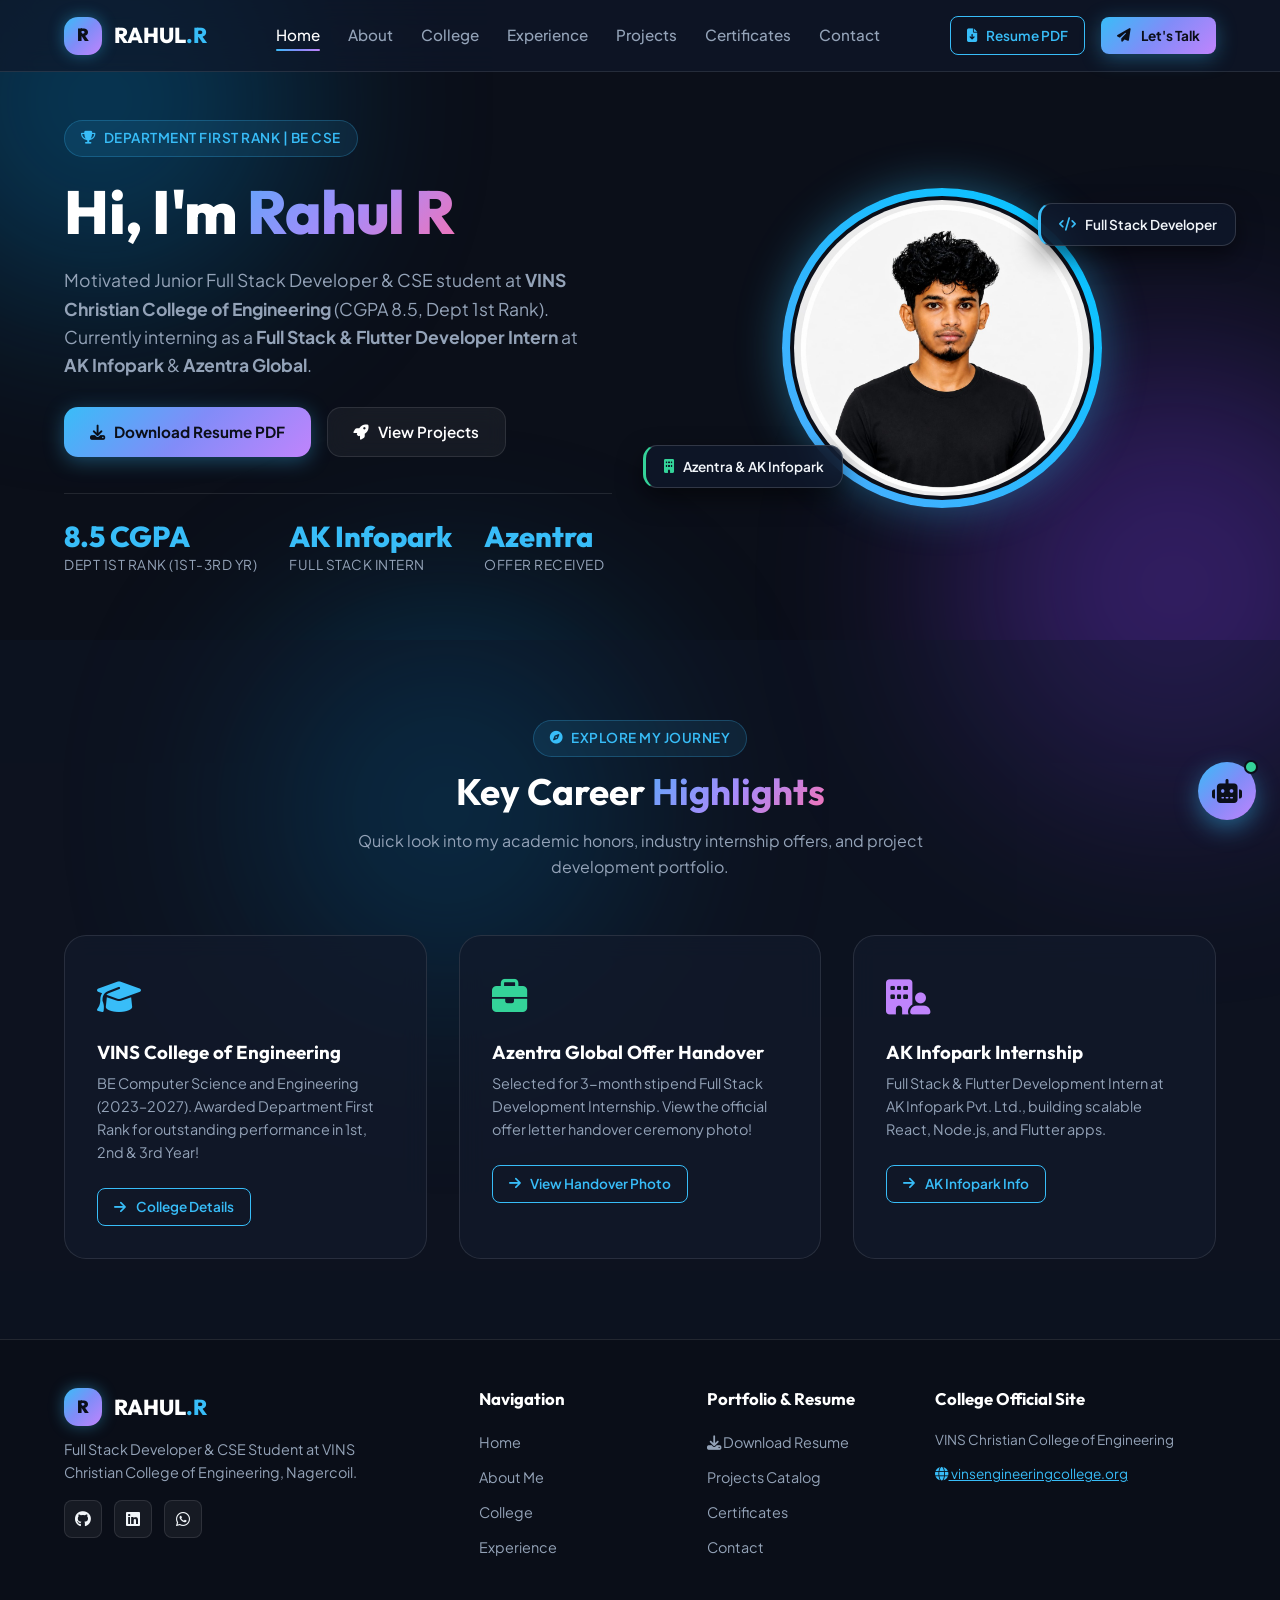
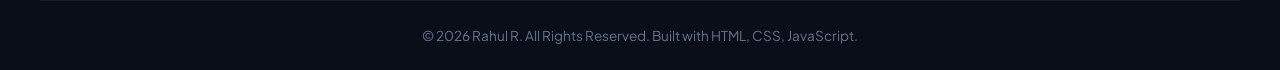
==== index.html @ 3ef0541c "Initial commit" ====
<!DOCTYPE html>
<html lang="en">
<head>
  <meta charset="UTF-8">
  <meta name="viewport" content="width=device-width, initial-scale=1.0">
  <title>Rahul R | Full Stack Developer & CSE Student</title>
  <meta name="description" content="Personal Portfolio of Rahul R - Full Stack & Flutter Developer, CSE Student at VINS Christian College of Engineering (Dept 1st Rank), Intern at AK Infopark & Azentra Global.">

  <!-- Google Fonts & Font Awesome Icons -->
  <link rel="stylesheet" href="https://cdnjs.cloudflare.com/ajax/libs/font-awesome/6.4.0/css/all.min.css">
  <link rel="stylesheet" href="assets/css/style.css">
  <link rel="stylesheet" href="assets/css/responsive.css">
  <link rel="stylesheet" href="assets/css/chatbot.css">
</head>
<body>

  <!-- Ambient Glowing Background Orbs -->
  <div class="bg-orb orb-1"></div>
  <div class="bg-orb orb-2"></div>
  <div class="bg-orb orb-3"></div>

  <!-- Header Navigation Bar -->
  <header class="navbar">
    <div class="container nav-container">
      <a href="index.html" class="brand-logo">
        <div class="logo-badge">R</div>
        <span>RAHUL<span style="color:var(--primary);">.R</span></span>
      </a>

      <ul class="nav-links">
        <li><a href="index.html" class="nav-link active">Home</a></li>
        <li><a href="about.html" class="nav-link">About</a></li>
        <li><a href="education.html" class="nav-link">College</a></li>
        <li><a href="experience.html" class="nav-link">Experience</a></li>
        <li><a href="projects.html" class="nav-link">Projects</a></li>
        <li><a href="certificates.html" class="nav-link">Certificates</a></li>
        <li><a href="contact.html" class="nav-link">Contact</a></li>
      </ul>

      <div class="nav-cta">
        <a href="assets/docs/Rahul_R_Resume.pdf" download class="btn btn-outline-primary btn-sm"><i class="fas fa-file-arrow-down"></i> Resume PDF</a>
        <a href="contact.html" class="btn btn-primary btn-sm"><i class="fas fa-paper-plane"></i> Let's Talk</a>
        <button class="mobile-toggle" aria-label="Toggle Navigation"><i class="fas fa-bars"></i></button>
      </div>
    </div>
  </header>

  <!-- Mobile Bottom Navigation Dock (Android Optimized) -->
  <div class="mobile-bottom-nav">
    <a href="index.html" class="bottom-nav-item active"><i class="fas fa-house"></i><span>Home</span></a>
    <a href="education.html" class="bottom-nav-item"><i class="fas fa-graduation-cap"></i><span>College</span></a>
    <a href="experience.html" class="bottom-nav-item"><i class="fas fa-briefcase"></i><span>Experience</span></a>
    <a href="projects.html" class="bottom-nav-item"><i class="fas fa-code"></i><span>Projects</span></a>
    <a href="contact.html" class="bottom-nav-item"><i class="fas fa-envelope"></i><span>Contact</span></a>
  </div>

  <!-- Hero Section -->
  <section class="hero-section">
    <div class="container hero-grid">
      <div class="hero-content">
        <div class="badge"><i class="fas fa-trophy"></i> Department First Rank | BE CSE</div>
        <h1 class="hero-title">Hi, I'm <span class="text-gradient">Rahul R</span></h1>
        <p class="hero-subtitle">
          Motivated Junior Full Stack Developer & CSE student at <strong>VINS Christian College of Engineering</strong> (CGPA 8.5, Dept 1st Rank). Currently interning as a <strong>Full Stack & Flutter Developer Intern</strong> at <strong>AK Infopark</strong> & <strong>Azentra Global</strong>.
        </p>

        <div class="hero-actions">
          <a href="assets/docs/Rahul_R_Resume.pdf" download class="btn btn-primary"><i class="fas fa-download"></i> Download Resume PDF</a>
          <a href="projects.html" class="btn btn-secondary"><i class="fas fa-rocket"></i> View Projects</a>
        </div>

        <div class="hero-stats">
          <div class="stat-item">
            <h3>8.5 CGPA</h3>
            <p>Dept 1st Rank (1st-3rd Yr)</p>
          </div>
          <div class="stat-item">
            <h3>AK Infopark</h3>
            <p>Full Stack Intern</p>
          </div>
          <div class="stat-item">
            <h3>Azentra</h3>
            <p>Offer Received</p>
          </div>
        </div>
      </div>

      <!-- Animated Profile Picture (Balanced, Professional Size, Glowing Gradient Border) -->
      <div class="hero-avatar-wrapper">
        <div class="avatar-container">
          <div class="avatar-img-inner">
            <img src="assets/images/profile.jpg" alt="Rahul R - Profile Photo" id="heroProfileImg">
          </div>
        </div>
        <div class="avatar-floating-badge badge-top-right">
          <i class="fas fa-code" style="color:var(--primary);"></i> Full Stack Developer
        </div>
        <div class="avatar-floating-badge badge-bottom-left">
          <i class="fas fa-building" style="color:var(--success);"></i> Azentra & AK Infopark
        </div>
      </div>
    </div>
  </section>

  <!-- Quick Highlights Section -->
  <section class="section" style="background: rgba(15, 23, 42, 0.4);">
    <div class="container">
      <div class="section-header">
        <div class="badge"><i class="fas fa-compass"></i> Explore My Journey</div>
        <h2 class="section-title">Key Career <span class="text-gradient">Highlights</span></h2>
        <p class="section-desc">Quick look into my academic honors, industry internship offers, and project development portfolio.</p>
      </div>

      <div class="grid-3">
        <div class="glass-card">
          <div style="font-size:2.2rem; color:var(--primary); margin-bottom:1rem;"><i class="fas fa-graduation-cap"></i></div>
          <h3>VINS College of Engineering</h3>
          <p style="color:var(--text-muted); font-size:0.9rem; margin-top:0.5rem; margin-bottom:1.5rem;">
            BE Computer Science and Engineering (2023–2027). Awarded Department First Rank for outstanding performance in 1st, 2nd & 3rd Year!
          </p>
          <a href="education.html" class="btn btn-outline-primary btn-sm"><i class="fas fa-arrow-right"></i> College Details</a>
        </div>

        <div class="glass-card">
          <div style="font-size:2.2rem; color:var(--success); margin-bottom:1rem;"><i class="fas fa-briefcase"></i></div>
          <h3>Azentra Global Offer Handover</h3>
          <p style="color:var(--text-muted); font-size:0.9rem; margin-top:0.5rem; margin-bottom:1.5rem;">
            Selected for 3-month stipend Full Stack Development Internship. View the official offer letter handover ceremony photo!
          </p>
          <a href="experience.html" class="btn btn-outline-primary btn-sm"><i class="fas fa-arrow-right"></i> View Handover Photo</a>
        </div>

        <div class="glass-card">
          <div style="font-size:2.2rem; color:var(--accent); margin-bottom:1rem;"><i class="fas fa-building-user"></i></div>
          <h3>AK Infopark Internship</h3>
          <p style="color:var(--text-muted); font-size:0.9rem; margin-top:0.5rem; margin-bottom:1.5rem;">
            Full Stack & Flutter Development Intern at AK Infopark Pvt. Ltd., building scalable React, Node.js, and Flutter apps.
          </p>
          <a href="experience.html" class="btn btn-outline-primary btn-sm"><i class="fas fa-arrow-right"></i> AK Infopark Info</a>
        </div>
      </div>
    </div>
  </section>

  <!-- Image Modal Container -->
  <div class="modal-backdrop" id="imageModal">
    <div class="modal-content">
      <button class="modal-close" aria-label="Close Lightbox"><i class="fas fa-xmark"></i></button>
      <img id="modalImage" src="" alt="Modal View">
    </div>
  </div>

  <!-- Footer -->
  <footer class="footer">
    <div class="container footer-grid">
      <div class="footer-brand">
        <a href="index.html" class="brand-logo">
          <div class="logo-badge">R</div>
          <span>RAHUL<span style="color:var(--primary);">.R</span></span>
        </a>
        <p>Full Stack Developer & CSE Student at VINS Christian College of Engineering, Nagercoil.</p>
        <div class="social-links">
          <a href="https://github.com/ragulravi2405-coder" target="_blank" class="social-icon" aria-label="GitHub"><i class="fab fa-github"></i></a>
          <a href="https://linkedin.com" target="_blank" class="social-icon" aria-label="LinkedIn"><i class="fab fa-linkedin"></i></a>
          <a href="https://wa.me/919514701296" target="_blank" class="social-icon" aria-label="WhatsApp"><i class="fab fa-whatsapp"></i></a>
        </div>
      </div>

      <div>
        <h4 class="footer-title">Navigation</h4>
        <ul class="footer-links">
          <li><a href="index.html">Home</a></li>
          <li><a href="about.html">About Me</a></li>
          <li><a href="education.html">College</a></li>
          <li><a href="experience.html">Experience</a></li>
        </ul>
      </div>

      <div>
        <h4 class="footer-title">Portfolio & Resume</h4>
        <ul class="footer-links">
          <li><a href="assets/docs/Rahul_R_Resume.pdf" download><i class="fas fa-download"></i> Download Resume</a></li>
          <li><a href="projects.html">Projects Catalog</a></li>
          <li><a href="certificates.html">Certificates</a></li>
          <li><a href="contact.html">Contact</a></li>
        </ul>
      </div>

      <div>
        <h4 class="footer-title">College Official Site</h4>
        <p style="color:var(--text-muted); font-size:0.85rem; margin-bottom:0.6rem;">VINS Christian College of Engineering</p>
        <a href="https://vinsengineeringcollege.org/" target="_blank" style="color:var(--primary); font-size:0.85rem;"><i class="fas fa-globe"></i> vinsengineeringcollege.org</a>
      </div>
    </div>
    <div class="footer-bottom container">
      &copy; 2026 Rahul R. All Rights Reserved. Built with HTML, CSS, JavaScript.
    </div>
  </footer>

  <script src="assets/js/main.js"></script>
  <script src="assets/js/chatbot.js"></script>
</body>
</html>
---- assets/css/style.css ----
/* ==========================================================================
   Rahul R - Modern Animated Portfolio Design System
   Stack: HTML5, CSS3, JavaScript
   ========================================================================== */

@import url('https://fonts.googleapis.com/css2?family=Plus+Jakarta+Sans:wght@300;400;500;600;700;800&family=Outfit:wght@400;500;600;700;800&display=swap');

:root {
  /* Color Palette - Vibrant Dark Mode */
  --bg-dark: #0b0f19;
  --bg-card: rgba(18, 26, 43, 0.75);
  --bg-card-hover: rgba(26, 38, 64, 0.9);
  --bg-glass: rgba(15, 23, 42, 0.7);
  --border-color: rgba(255, 255, 255, 0.1);
  --border-color-glow: rgba(56, 189, 248, 0.4);

  /* Primary Gradient Colors */
  --primary: #38bdf8;
  --primary-glow: #0284c7;
  --secondary: #818cf8;
  --accent: #c084fc;
  --success: #34d399;
  --warning: #fbbf24;

  /* Gradients */
  --grad-primary: linear-gradient(135deg, #38bdf8 0%, #818cf8 50%, #c084fc 100%);
  --grad-text: linear-gradient(135deg, #60a5fa 0%, #a78bfa 50%, #f472b6 100%);
  --grad-glow: linear-gradient(45deg, #00f2fe, #4facfe, #00c6ff, #0072ff);
  --grad-card: linear-gradient(180deg, rgba(30, 41, 59, 0.6) 0%, rgba(15, 23, 42, 0.8) 100%);

  /* Typography */
  --font-main: 'Plus Jakarta Sans', -apple-system, BlinkMacSystemFont, sans-serif;
  --font-heading: 'Outfit', sans-serif;

  /* Text Colors */
  --text-main: #f1f5f9;
  --text-muted: #94a3b8;
  --text-dim: #64748b;

  /* Layout & Spacing */
  --navbar-height: 72px;
  --container-max: 1200px;
  --radius-sm: 8px;
  --radius-md: 14px;
  --radius-lg: 22px;
  --radius-full: 9999px;

  /* Transitions & Shadows */
  --transition: all 0.3s cubic-bezier(0.4, 0, 0.2, 1);
  --shadow-sm: 0 4px 6px -1px rgba(0, 0, 0, 0.3);
  --shadow-md: 0 10px 25px -5px rgba(0, 0, 0, 0.4);
  --shadow-glow: 0 0 35px rgba(56, 189, 248, 0.25);
}

/* Reset & Base Styles */
*, *::before, *::after {
  box-sizing: border-box;
  margin: 0;
  padding: 0;
}

html {
  scroll-behavior: smooth;
  font-size: 16px;
  -webkit-tap-highlight-color: transparent;
}

body {
  font-family: var(--font-main);
  background-color: var(--bg-dark);
  color: var(--text-main);
  line-height: 1.6;
  overflow-x: hidden;
  position: relative;
  min-height: 100vh;
  display: flex;
  flex-direction: column;
}

/* Background Ambient Glow Orbs */
.bg-orb {
  position: fixed;
  border-radius: 50%;
  filter: blur(100px);
  z-index: -1;
  pointer-events: none;
  opacity: 0.35;
  animation: floatOrb 12s ease-in-out infinite alternate;
}

.orb-1 {
  top: -100px;
  left: -100px;
  width: 400px;
  height: 400px;
  background: var(--primary-glow);
}

.orb-2 {
  top: 40%;
  right: -120px;
  width: 450px;
  height: 450px;
  background: #7c3aed;
}

.orb-3 {
  bottom: -100px;
  left: 20%;
  width: 380px;
  height: 380px;
  background: #0284c7;
}

@keyframes floatOrb {
  0% { transform: translate(0, 0) scale(1); }
  100% { transform: translate(30px, 40px) scale(1.1); }
}

/* Container */
.container {
  width: 100%;
  max-width: var(--container-max);
  margin: 0 auto;
  padding: 0 1.5rem;
}

/* Typography Utilities */
h1, h2, h3, h4, h5, h6 {
  font-family: var(--font-heading);
  font-weight: 700;
  line-height: 1.25;
  color: #ffffff;
}

.text-gradient {
  background: var(--grad-text);
  -webkit-background-clip: text;
  -webkit-text-fill-color: transparent;
  background-clip: text;
}

.badge {
  display: inline-flex;
  align-items: center;
  gap: 0.5rem;
  padding: 0.4rem 1rem;
  border-radius: var(--radius-full);
  background: rgba(56, 189, 248, 0.1);
  border: 1px solid rgba(56, 189, 248, 0.25);
  color: var(--primary);
  font-size: 0.85rem;
  font-weight: 600;
  letter-spacing: 0.5px;
  text-transform: uppercase;
}

.badge i {
  font-size: 0.8rem;
}

/* Navigation Header */
.navbar {
  position: fixed;
  top: 0;
  left: 0;
  width: 100%;
  height: var(--navbar-height);
  z-index: 1000;
  background: var(--bg-glass);
  backdrop-filter: blur(16px);
  -webkit-backdrop-filter: blur(16px);
  border-bottom: 1px solid var(--border-color);
  transition: var(--transition);
}

.nav-container {
  display: flex;
  align-items: center;
  justify-content: space-between;
  height: 100%;
}

.brand-logo {
  display: flex;
  align-items: center;
  gap: 0.75rem;
  text-decoration: none;
  color: #fff;
  font-family: var(--font-heading);
  font-weight: 800;
  font-size: 1.35rem;
}

.logo-badge {
  width: 38px;
  height: 38px;
  border-radius: var(--radius-md);
  background: var(--grad-primary);
  display: flex;
  align-items: center;
  justify-content: center;
  color: #0b0f19;
  font-weight: 900;
  font-size: 1.1rem;
  box-shadow: 0 0 15px rgba(56, 189, 248, 0.4);
}

.nav-links {
  display: flex;
  align-items: center;
  gap: 1.75rem;
  list-style: none;
}

.nav-link {
  text-decoration: none;
  color: var(--text-muted);
  font-weight: 500;
  font-size: 0.95rem;
  transition: var(--transition);
  position: relative;
  padding: 0.4rem 0;
}

.nav-link:hover, .nav-link.active {
  color: #ffffff;
}

.nav-link::after {
  content: '';
  position: absolute;
  bottom: 0;
  left: 0;
  width: 0%;
  height: 2px;
  background: var(--grad-primary);
  transition: var(--transition);
  border-radius: 2px;
}

.nav-link:hover::after, .nav-link.active::after {
  width: 100%;
}

.nav-cta {
  display: flex;
  align-items: center;
  gap: 1rem;
}

/* Mobile Toggle */
.mobile-toggle {
  display: none;
  background: transparent;
  border: none;
  color: var(--text-main);
  font-size: 1.4rem;
  cursor: pointer;
  padding: 0.5rem;
}

/* Buttons */
.btn {
  display: inline-flex;
  align-items: center;
  justify-content: center;
  gap: 0.6rem;
  padding: 0.75rem 1.6rem;
  border-radius: var(--radius-md);
  font-weight: 600;
  font-size: 0.95rem;
  text-decoration: none;
  transition: var(--transition);
  cursor: pointer;
  border: none;
}

.btn-primary {
  background: var(--grad-primary);
  color: #0b0f19;
  box-shadow: 0 4px 20px rgba(56, 189, 248, 0.35);
  font-weight: 700;
}

.btn-primary:hover {
  transform: translateY(-3px);
  box-shadow: 0 8px 30px rgba(56, 189, 248, 0.5);
}

.btn-secondary {
  background: rgba(255, 255, 255, 0.05);
  color: #ffffff;
  border: 1px solid var(--border-color);
  backdrop-filter: blur(10px);
}

.btn-secondary:hover {
  background: rgba(255, 255, 255, 0.12);
  border-color: rgba(255, 255, 255, 0.3);
  transform: translateY(-3px);
}

.btn-outline-primary {
  background: transparent;
  color: var(--primary);
  border: 1px solid var(--primary);
}

.btn-outline-primary:hover {
  background: rgba(56, 189, 248, 0.15);
  transform: translateY(-2px);
}

.btn-sm {
  padding: 0.45rem 1rem;
  font-size: 0.85rem;
  border-radius: var(--radius-sm);
}

/* Page Hero Section */
.hero-section {
  padding-top: calc(var(--navbar-height) + 3rem);
  padding-bottom: 4rem;
  position: relative;
}

.hero-grid {
  display: grid;
  grid-template-columns: 1fr 1fr;
  gap: 3.5rem;
  align-items: center;
}

.hero-content {
  display: flex;
  flex-direction: column;
  align-items: flex-start;
  gap: 1.25rem;
}

.hero-title {
  font-size: clamp(2.3rem, 5vw, 3.8rem);
  font-weight: 800;
  letter-spacing: -0.5px;
  line-height: 1.15;
}

.hero-subtitle {
  color: var(--text-muted);
  font-size: 1.1rem;
  max-width: 540px;
}

.hero-actions {
  display: flex;
  flex-wrap: wrap;
  gap: 1rem;
  margin-top: 0.5rem;
}

.hero-stats {
  display: flex;
  gap: 2rem;
  margin-top: 1rem;
  padding-top: 1.5rem;
  border-top: 1px solid var(--border-color);
  width: 100%;
}

.stat-item h3 {
  font-size: 1.8rem;
  color: var(--primary);
  font-weight: 800;
}

.stat-item p {
  color: var(--text-muted);
  font-size: 0.85rem;
  text-transform: uppercase;
  letter-spacing: 0.5px;
}

/* ANIMATED PROFILE PICTURE WRAPPER */
.hero-avatar-wrapper {
  position: relative;
  display: flex;
  justify-content: center;
  align-items: center;
}

.avatar-container {
  position: relative;
  width: 320px;
  height: 320px;
  border-radius: 50%;
  padding: 8px;
  background: var(--grad-glow);
  background-size: 300% 300%;
  animation: gradientRotate 6s ease infinite, floatAvatar 6s ease-in-out infinite;
  box-shadow: 0 0 45px rgba(56, 189, 248, 0.4);
}

.avatar-img-inner {
  width: 100%;
  height: 100%;
  border-radius: 50%;
  overflow: hidden;
  background: var(--bg-dark);
  border: 4px solid var(--bg-dark);
  position: relative;
}

.avatar-img-inner img {
  width: 100%;
  height: 100%;
  object-fit: cover;
  object-position: center top;
  transition: transform 0.5s ease;
}

.avatar-container:hover img {
  transform: scale(1.06);
}

/* Floating Badges around Avatar */
.avatar-floating-badge {
  position: absolute;
  padding: 0.6rem 1.1rem;
  background: rgba(15, 23, 42, 0.85);
  border: 1px solid rgba(255, 255, 255, 0.15);
  backdrop-filter: blur(12px);
  border-radius: var(--radius-md);
  display: flex;
  align-items: center;
  gap: 0.6rem;
  font-size: 0.85rem;
  font-weight: 600;
  box-shadow: 0 10px 25px rgba(0,0,0,0.5);
  z-index: 10;
  animation: floatBadge 4s ease-in-out infinite alternate;
}

.badge-top-right {
  top: 15px;
  right: -20px;
  border-left: 3px solid var(--primary);
}

.badge-bottom-left {
  bottom: 20px;
  left: -25px;
  border-left: 3px solid var(--success);
}

@keyframes gradientRotate {
  0% { background-position: 0% 50%; }
  50% { background-position: 100% 50%; }
  100% { background-position: 0% 50%; }
}

@keyframes floatAvatar {
  0%, 100% { transform: translateY(0); }
  50% { transform: translateY(-12px); }
}

@keyframes floatBadge {
  0% { transform: translateY(0); }
  100% { transform: translateY(-8px); }
}

/* Section Header */
.section {
  padding: 5rem 0;
  position: relative;
}

.section-header {
  text-align: center;
  max-width: 650px;
  margin: 0 auto 3.5rem auto;
}

.section-header .badge {
  margin-bottom: 0.8rem;
}

.section-title {
  font-size: 2.3rem;
  margin-bottom: 0.8rem;
}

.section-desc {
  color: var(--text-muted);
  font-size: 1rem;
}

/* Cards & Glassmorphism Grid */
.grid-3 {
  display: grid;
  grid-template-columns: repeat(auto-fit, minmax(320px, 1fr));
  gap: 2rem;
}

.grid-2 {
  display: grid;
  grid-template-columns: repeat(auto-fit, minmax(450px, 1fr));
  gap: 2rem;
}

.glass-card {
  background: var(--bg-card);
  border: 1px solid var(--border-color);
  border-radius: var(--radius-lg);
  padding: 2rem;
  transition: var(--transition);
  position: relative;
  overflow: hidden;
  backdrop-filter: blur(12px);
}

.glass-card:hover {
  background: var(--bg-card-hover);
  border-color: var(--border-color-glow);
  transform: translateY(-6px);
  box-shadow: var(--shadow-md), var(--shadow-glow);
}

/* College Showcase Card */
.college-card {
  display: grid;
  grid-template-columns: 1fr 1.2fr;
  gap: 2rem;
  align-items: center;
  padding: 0;
  overflow: hidden;
}

.college-media {
  height: 100%;
  min-height: 320px;
  position: relative;
  overflow: hidden;
}

.college-media img {
  width: 100%;
  height: 100%;
  object-fit: cover;
  transition: transform 0.5s ease;
}

.college-card:hover .college-media img {
  transform: scale(1.05);
}

.college-info {
  padding: 2.5rem 2.5rem 2.5rem 0;
}

.college-info h3 {
  font-size: 1.8rem;
  margin-bottom: 0.5rem;
}

.college-meta {
  display: flex;
  flex-wrap: wrap;
  gap: 1rem;
  margin: 1rem 0;
}

.meta-pill {
  padding: 0.35rem 0.85rem;
  background: rgba(255, 255, 255, 0.06);
  border-radius: var(--radius-sm);
  font-size: 0.85rem;
  color: var(--text-muted);
  display: flex;
  align-items: center;
  gap: 0.4rem;
}

.meta-pill i {
  color: var(--primary);
}

/* Placement / Offer Showcase Card */
.offer-card {
  position: relative;
  border-radius: var(--radius-lg);
  overflow: hidden;
  background: var(--bg-card);
  border: 1px solid var(--border-color);
  transition: var(--transition);
}

.offer-card-media {
  height: 240px;
  position: relative;
  overflow: hidden;
  cursor: pointer;
}

.offer-card-media img {
  width: 100%;
  height: 100%;
  object-fit: cover;
  transition: transform 0.5s ease;
}

.offer-card:hover .offer-card-media img {
  transform: scale(1.06);
}

.media-zoom-overlay {
  position: absolute;
  inset: 0;
  background: rgba(11, 15, 25, 0.6);
  display: flex;
  align-items: center;
  justify-content: center;
  opacity: 0;
  transition: opacity 0.3s ease;
  color: #fff;
  font-weight: 600;
  gap: 0.5rem;
}

.offer-card-media:hover .media-zoom-overlay {
  opacity: 1;
}

.offer-card-body {
  padding: 1.5rem;
}

.offer-card-body h4 {
  font-size: 1.25rem;
  margin-bottom: 0.4rem;
}

.offer-card-body p {
  color: var(--text-muted);
  font-size: 0.9rem;
  margin-bottom: 1rem;
}

/* Project Category Filter & Cards */
.filter-container {
  display: flex;
  justify-content: center;
  flex-wrap: wrap;
  gap: 0.75rem;
  margin-bottom: 2.5rem;
}

.filter-btn {
  padding: 0.55rem 1.3rem;
  border-radius: var(--radius-full);
  background: rgba(255, 255, 255, 0.05);
  border: 1px solid var(--border-color);
  color: var(--text-muted);
  font-weight: 600;
  font-size: 0.9rem;
  cursor: pointer;
  transition: var(--transition);
}

.filter-btn:hover, .filter-btn.active {
  background: var(--grad-primary);
  color: #0b0f19;
  border-color: transparent;
  box-shadow: 0 4px 15px rgba(56, 189, 248, 0.3);
}

.project-card {
  border-radius: var(--radius-lg);
  background: var(--bg-card);
  border: 1px solid var(--border-color);
  overflow: hidden;
  transition: var(--transition);
  display: flex;
  flex-direction: column;
}

.project-card:hover {
  transform: translateY(-6px);
  border-color: var(--border-color-glow);
  box-shadow: var(--shadow-md);
}

.project-img {
  height: 200px;
  position: relative;
  overflow: hidden;
  background: #1e293b;
}

.project-img img {
  width: 100%;
  height: 100%;
  object-fit: cover;
  transition: transform 0.5s ease;
}

.project-card:hover .project-img img {
  transform: scale(1.06);
}

.project-tag-badge {
  position: absolute;
  top: 12px;
  right: 12px;
  background: rgba(11, 15, 25, 0.85);
  backdrop-filter: blur(8px);
  border: 1px solid rgba(255, 255, 255, 0.15);
  padding: 0.3rem 0.75rem;
  border-radius: var(--radius-full);
  font-size: 0.75rem;
  font-weight: 700;
  color: var(--primary);
}

.project-content {
  padding: 1.5rem;
  display: flex;
  flex-direction: column;
  flex-grow: 1;
}

.project-content h4 {
  font-size: 1.25rem;
  margin-bottom: 0.5rem;
}

.project-content p {
  color: var(--text-muted);
  font-size: 0.9rem;
  margin-bottom: 1.25rem;
  flex-grow: 1;
}

.project-tech {
  display: flex;
  flex-wrap: wrap;
  gap: 0.4rem;
  margin-bottom: 1.25rem;
}

.tech-chip {
  padding: 0.25rem 0.6rem;
  background: rgba(56, 189, 248, 0.08);
  border-radius: 4px;
  font-size: 0.75rem;
  color: var(--primary);
  font-weight: 600;
}

.project-links {
  display: flex;
  align-items: center;
  justify-content: space-between;
  padding-top: 1rem;
  border-top: 1px solid var(--border-color);
}

.project-link-item {
  color: var(--text-muted);
  text-decoration: none;
  font-size: 0.88rem;
  font-weight: 600;
  display: flex;
  align-items: center;
  gap: 0.4rem;
  transition: var(--transition);
}

.project-link-item:hover {
  color: var(--primary);
}

/* Lightbox Modal */
.modal-backdrop {
  position: fixed;
  inset: 0;
  background: rgba(0, 0, 0, 0.88);
  backdrop-filter: blur(12px);
  z-index: 2000;
  display: flex;
  align-items: center;
  justify-content: center;
  opacity: 0;
  pointer-events: none;
  transition: opacity 0.3s ease;
  padding: 2rem;
}

.modal-backdrop.active {
  opacity: 1;
  pointer-events: auto;
}

.modal-content {
  position: relative;
  max-width: 900px;
  max-height: 90vh;
  background: var(--bg-card);
  border: 1px solid var(--border-color);
  border-radius: var(--radius-lg);
  overflow: hidden;
  box-shadow: 0 25px 50px -12px rgba(0, 0, 0, 0.7);
}

.modal-content img {
  width: 100%;
  max-height: 80vh;
  object-fit: contain;
  display: block;
}

.modal-close {
  position: absolute;
  top: 15px;
  right: 15px;
  width: 40px;
  height: 40px;
  border-radius: 50%;
  background: rgba(15, 23, 42, 0.8);
  border: 1px solid rgba(255, 255, 255, 0.2);
  color: #fff;
  font-size: 1.2rem;
  cursor: pointer;
  display: flex;
  align-items: center;
  justify-content: center;
  z-index: 10;
  transition: var(--transition);
}

.modal-close:hover {
  background: #ef4444;
  border-color: transparent;
}

/* Footer */
.footer {
  margin-top: auto;
  background: rgba(11, 15, 25, 0.95);
  border-top: 1px solid var(--border-color);
  padding: 3rem 0 1.5rem 0;
}

.footer-grid {
  display: grid;
  grid-template-columns: 2fr 1fr 1fr 1.5fr;
  gap: 2.5rem;
  margin-bottom: 2.5rem;
}

.footer-brand p {
  color: var(--text-muted);
  font-size: 0.9rem;
  margin-top: 0.75rem;
  max-width: 320px;
}

.footer-title {
  font-size: 1.05rem;
  margin-bottom: 1.2rem;
  color: #ffffff;
}

.footer-links {
  list-style: none;
  display: flex;
  flex-direction: column;
  gap: 0.6rem;
}

.footer-links a {
  color: var(--text-muted);
  text-decoration: none;
  font-size: 0.9rem;
  transition: var(--transition);
}

.footer-links a:hover {
  color: var(--primary);
  padding-left: 4px;
}

.social-links {
  display: flex;
  gap: 0.75rem;
  margin-top: 1rem;
}

.social-icon {
  width: 38px;
  height: 38px;
  border-radius: var(--radius-sm);
  background: rgba(255, 255, 255, 0.05);
  border: 1px solid var(--border-color);
  display: flex;
  align-items: center;
  justify-content: center;
  color: var(--text-main);
  text-decoration: none;
  transition: var(--transition);
}

.social-icon:hover {
  background: var(--primary);
  color: #0b0f19;
  transform: translateY(-3px);
}

.footer-bottom {
  text-align: center;
  padding-top: 1.5rem;
  border-top: 1px solid rgba(255, 255, 255, 0.06);
  color: var(--text-dim);
  font-size: 0.85rem;
}
---- assets/css/responsive.css ----
/* ==========================================================================
   Android Mobile-First & Responsive Layout Enhancements
   ========================================================================== */

/* Mobile Bottom Dock Navigation for Android Phones */
.mobile-bottom-nav {
  display: none;
  position: fixed;
  bottom: 0;
  left: 0;
  width: 100%;
  height: 64px;
  background: rgba(11, 15, 25, 0.92);
  backdrop-filter: blur(20px);
  -webkit-backdrop-filter: blur(20px);
  border-top: 1px solid var(--border-color);
  z-index: 999;
  justify-content: space-around;
  align-items: center;
  padding: 0 0.5rem;
}

.bottom-nav-item {
  display: flex;
  flex-direction: column;
  align-items: center;
  justify-content: center;
  gap: 3px;
  color: var(--text-muted);
  text-decoration: none;
  font-size: 0.72rem;
  font-weight: 600;
  width: 20%;
  height: 100%;
  transition: var(--transition);
}

.bottom-nav-item i {
  font-size: 1.15rem;
}

.bottom-nav-item.active, .bottom-nav-item:hover {
  color: var(--primary);
}

/* Tablet & Mobile Media Queries */
@media (max-width: 992px) {
  .hero-grid {
    grid-template-columns: 1fr;
    gap: 3rem;
    text-align: center;
  }

  .hero-content {
    align-items: center;
  }

  .hero-subtitle {
    margin: 0 auto;
  }

  .hero-actions {
    justify-content: center;
  }

  .hero-stats {
    justify-content: center;
  }

  .college-card {
    grid-template-columns: 1fr;
  }

  .college-info {
    padding: 2rem;
  }

  .footer-grid {
    grid-template-columns: 1fr 1fr;
    gap: 2rem;
  }
}

@media (max-width: 768px) {
  :root {
    --navbar-height: 64px;
  }

  body {
    padding-bottom: 64px; /* Space for mobile bottom bar */
  }

  .nav-links {
    position: fixed;
    top: var(--navbar-height);
    right: -100%;
    width: 280px;
    height: calc(100vh - var(--navbar-height));
    background: rgba(11, 15, 25, 0.98);
    backdrop-filter: blur(25px);
    flex-direction: column;
    align-items: flex-start;
    padding: 2rem;
    gap: 1.5rem;
    transition: right 0.35s ease;
    border-left: 1px solid var(--border-color);
  }

  .nav-links.active {
    right: 0;
  }

  .mobile-toggle {
    display: block;
  }

  .mobile-bottom-nav {
    display: flex;
  }

  .avatar-container {
    width: 250px;
    height: 250px;
  }

  .badge-top-right {
    right: -10px;
    font-size: 0.75rem;
    padding: 0.4rem 0.8rem;
  }

  .badge-bottom-left {
    left: -10px;
    font-size: 0.75rem;
    padding: 0.4rem 0.8rem;
  }

  .grid-2, .grid-3 {
    grid-template-columns: 1fr;
  }

  .footer-grid {
    grid-template-columns: 1fr;
    gap: 2rem;
  }

  .section {
    padding: 3.5rem 0;
  }
}

/* Small Android Devices (360px - 414px) */
@media (max-width: 480px) {
  .container {
    padding: 0 1rem;
  }

  .hero-title {
    font-size: 2.1rem;
  }

  .avatar-container {
    width: 220px;
    height: 220px;
  }

  .btn {
    width: 100%;
  }

  .hero-actions {
    flex-direction: column;
    width: 100%;
  }

  .filter-container {
    gap: 0.4rem;
  }

  .filter-btn {
    padding: 0.45rem 0.95rem;
    font-size: 0.8rem;
  }
}
---- assets/css/chatbot.css ----
/* ==========================================================================
   Rahul AI Assistant Chatbot Styles
   ========================================================================== */

/* Floating Chat Launcher Button */
.chatbot-trigger {
  position: fixed;
  bottom: 80px; /* Above mobile navigation bar */
  right: 24px;
  width: 58px;
  height: 58px;
  border-radius: 50%;
  background: var(--grad-primary);
  color: #0b0f19;
  border: none;
  cursor: pointer;
  display: flex;
  align-items: center;
  justify-content: center;
  font-size: 1.5rem;
  box-shadow: 0 8px 25px rgba(56, 189, 248, 0.45);
  z-index: 1050;
  transition: all 0.3s cubic-bezier(0.34, 1.56, 0.64, 1);
}

.chatbot-trigger:hover {
  transform: scale(1.1) rotate(8deg);
  box-shadow: 0 12px 35px rgba(56, 189, 248, 0.6);
}

.chatbot-badge-indicator {
  position: absolute;
  top: -2px;
  right: -2px;
  width: 14px;
  height: 14px;
  border-radius: 50%;
  background: var(--success);
  border: 2px solid var(--bg-dark);
}

/* Chatbot Panel Modal */
.chatbot-window {
  position: fixed;
  bottom: 150px;
  right: 24px;
  width: 370px;
  max-width: calc(100vw - 32px);
  height: 520px;
  max-height: calc(100vh - 180px);
  background: rgba(15, 23, 42, 0.95);
  backdrop-filter: blur(25px);
  -webkit-backdrop-filter: blur(25px);
  border: 1px solid var(--border-color-glow);
  border-radius: var(--radius-lg);
  box-shadow: 0 20px 50px rgba(0, 0, 0, 0.6);
  z-index: 1055;
  display: flex;
  flex-direction: column;
  overflow: hidden;
  opacity: 0;
  transform: translateY(20px) scale(0.95);
  pointer-events: none;
  transition: all 0.35s cubic-bezier(0.16, 1, 0.3, 1);
}

.chatbot-window.active {
  opacity: 1;
  transform: translateY(0) scale(1);
  pointer-events: auto;
}

/* Header */
.chatbot-header {
  padding: 1rem 1.25rem;
  background: rgba(30, 41, 59, 0.8);
  border-bottom: 1px solid var(--border-color);
  display: flex;
  align-items: center;
  justify-content: space-between;
}

.chatbot-bot-info {
  display: flex;
  align-items: center;
  gap: 0.75rem;
}

.bot-avatar-icon {
  width: 36px;
  height: 36px;
  border-radius: 50%;
  background: var(--grad-primary);
  display: flex;
  align-items: center;
  justify-content: center;
  color: #0b0f19;
  font-size: 1rem;
  font-weight: 800;
}

.bot-title {
  font-size: 0.95rem;
  font-weight: 700;
  color: #ffffff;
}

.bot-status {
  font-size: 0.75rem;
  color: var(--success);
  display: flex;
  align-items: center;
  gap: 0.3rem;
}

.bot-status-dot {
  width: 6px;
  height: 6px;
  border-radius: 50%;
  background: var(--success);
}

.chatbot-close-btn {
  background: transparent;
  border: none;
  color: var(--text-muted);
  font-size: 1.1rem;
  cursor: pointer;
  padding: 0.3rem;
}

.chatbot-close-btn:hover {
  color: #fff;
}

/* Messages Container */
.chatbot-messages {
  flex: 1;
  padding: 1.25rem;
  overflow-y: auto;
  display: flex;
  flex-direction: column;
  gap: 1rem;
}

.chat-msg {
  display: flex;
  flex-direction: column;
  max-width: 85%;
  animation: fadeInMsg 0.3s ease forwards;
}

.chat-msg.bot {
  align-self: flex-start;
}

.chat-msg.user {
  align-self: flex-end;
}

.msg-bubble {
  padding: 0.75rem 1rem;
  border-radius: 16px;
  font-size: 0.88rem;
  line-height: 1.5;
}

.chat-msg.bot .msg-bubble {
  background: rgba(30, 41, 59, 0.9);
  color: var(--text-main);
  border-bottom-left-radius: 4px;
  border: 1px solid var(--border-color);
}

.chat-msg.user .msg-bubble {
  background: var(--grad-primary);
  color: #0b0f19;
  font-weight: 600;
  border-bottom-right-radius: 4px;
}

/* Suggestion Pills */
.chat-suggestions {
  display: flex;
  flex-wrap: wrap;
  gap: 0.5rem;
  margin-top: 0.5rem;
}

.chip-btn {
  padding: 0.35rem 0.75rem;
  border-radius: var(--radius-full);
  background: rgba(56, 189, 248, 0.1);
  border: 1px solid rgba(56, 189, 248, 0.25);
  color: var(--primary);
  font-size: 0.78rem;
  font-weight: 600;
  cursor: pointer;
  transition: var(--transition);
}

.chip-btn:hover {
  background: var(--primary);
  color: #0b0f19;
}

/* Chat Input Bar */
.chatbot-input-area {
  padding: 0.75rem 1rem;
  background: rgba(15, 23, 42, 0.95);
  border-top: 1px solid var(--border-color);
  display: flex;
  align-items: center;
  gap: 0.6rem;
}

.chatbot-input {
  flex: 1;
  background: rgba(30, 41, 59, 0.7);
  border: 1px solid var(--border-color);
  border-radius: var(--radius-full);
  padding: 0.6rem 1rem;
  color: #fff;
  font-size: 0.88rem;
  outline: none;
  font-family: inherit;
}

.chatbot-input:focus {
  border-color: var(--primary);
}

.chatbot-send-btn {
  width: 38px;
  height: 38px;
  border-radius: 50%;
  background: var(--grad-primary);
  color: #0b0f19;
  border: none;
  cursor: pointer;
  display: flex;
  align-items: center;
  justify-content: center;
  font-size: 0.95rem;
  transition: var(--transition);
}

.chatbot-send-btn:hover {
  transform: scale(1.08);
}

@keyframes fadeInMsg {
  from { opacity: 0; transform: translateY(8px); }
  to { opacity: 1; transform: translateY(0); }
}

@media (max-width: 480px) {
  .chatbot-window {
    bottom: 74px;
    right: 16px;
    left: 16px;
    width: auto;
    height: 480px;
  }
}
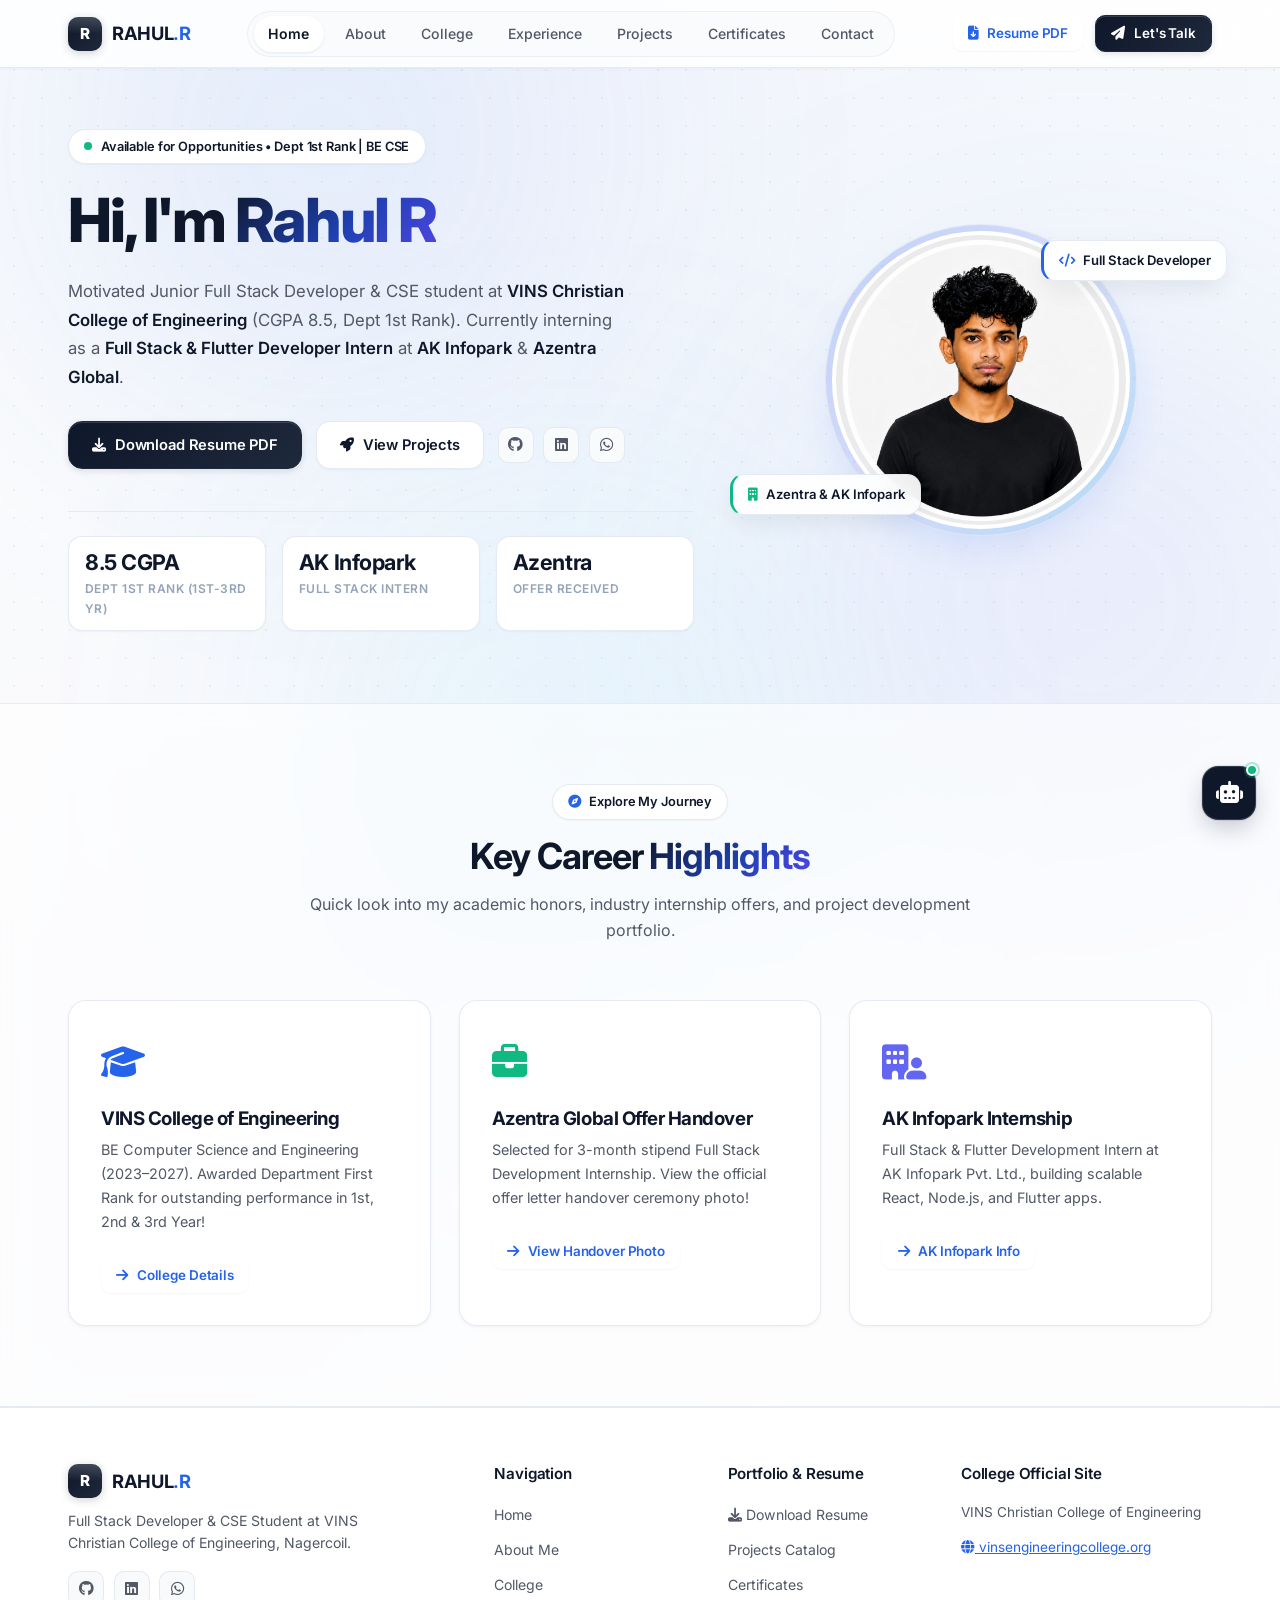
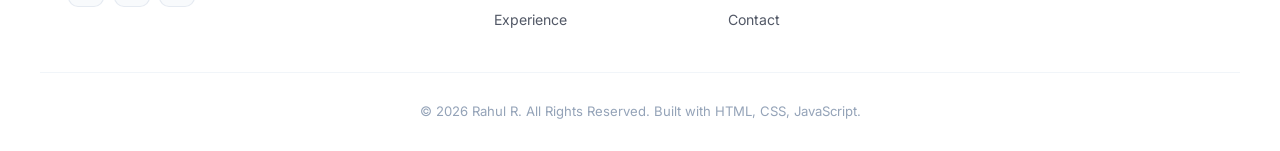
==== commit 93e77842: "Upgrade UI/UX to premium modern AI/SaaS design system (Inter typography, clean light theme, refined " ====
--- a/index.html
+++ b/index.html
@@ -58,7 +58,7 @@
   <section class="hero-section">
     <div class="container hero-grid">
       <div class="hero-content">
-        <div class="badge"><i class="fas fa-trophy"></i> Department First Rank | BE CSE</div>
+        <div class="badge"><span class="status-pulse-dot"></span> Available for Opportunities &bull; Dept 1st Rank | BE CSE</div>
         <h1 class="hero-title">Hi, I'm <span class="text-gradient">Rahul R</span></h1>
         <p class="hero-subtitle">
           Motivated Junior Full Stack Developer & CSE student at <strong>VINS Christian College of Engineering</strong> (CGPA 8.5, Dept 1st Rank). Currently interning as a <strong>Full Stack & Flutter Developer Intern</strong> at <strong>AK Infopark</strong> & <strong>Azentra Global</strong>.
@@ -67,6 +67,11 @@
         <div class="hero-actions">
           <a href="assets/docs/Rahul_R_Resume.pdf" download class="btn btn-primary"><i class="fas fa-download"></i> Download Resume PDF</a>
           <a href="projects.html" class="btn btn-secondary"><i class="fas fa-rocket"></i> View Projects</a>
+          <div class="social-links" style="margin-top:0; display:inline-flex; align-items:center;">
+            <a href="https://github.com/ragulravi2405-coder" target="_blank" class="social-icon" aria-label="GitHub"><i class="fab fa-github"></i></a>
+            <a href="https://linkedin.com" target="_blank" class="social-icon" aria-label="LinkedIn"><i class="fab fa-linkedin"></i></a>
+            <a href="https://wa.me/919514701296" target="_blank" class="social-icon" aria-label="WhatsApp"><i class="fab fa-whatsapp"></i></a>
+          </div>
         </div>
 
         <div class="hero-stats">
@@ -103,7 +108,7 @@
   </section>
 
   <!-- Quick Highlights Section -->
-  <section class="section" style="background: rgba(15, 23, 42, 0.4);">
+  <section class="section" style="background: rgba(255, 255, 255, 0.6); backdrop-filter: blur(12px); -webkit-backdrop-filter: blur(12px); border-top: 1px solid var(--border-color); border-bottom: 1px solid var(--border-color);">
     <div class="container">
       <div class="section-header">
         <div class="badge"><i class="fas fa-compass"></i> Explore My Journey</div>
--- a/assets/css/style.css
+++ b/assets/css/style.css
@@ -1,58 +1,83 @@
 /* ==========================================================================
-   Rahul R - Modern Animated Portfolio Design System
-   Stack: HTML5, CSS3, JavaScript
-   ========================================================================== */
-
-@import url('https://fonts.googleapis.com/css2?family=Plus+Jakarta+Sans:wght@300;400;500;600;700;800&family=Outfit:wght@400;500;600;700;800&display=swap');
+   Rahul R - Premium AI/SaaS Modern Design System
+   Stack: HTML5, CSS3, Vanilla JavaScript
+   Theme: Minimalist Light Theme, Soft AI Canvas, Refined Typography & Glassmorphism
+   Inspired by modern AI products (ChatGPT, Claude, Perplexity, Linear)
+   ========================================================================== */
+
+@import url('https://fonts.googleapis.com/css2?family=Inter:wght@300;400;500;600;700;800&display=swap');
 
 :root {
-  /* Color Palette - Vibrant Dark Mode */
-  --bg-dark: #0b0f19;
-  --bg-card: rgba(18, 26, 43, 0.75);
-  --bg-card-hover: rgba(26, 38, 64, 0.9);
-  --bg-glass: rgba(15, 23, 42, 0.7);
-  --border-color: rgba(255, 255, 255, 0.1);
-  --border-color-glow: rgba(56, 189, 248, 0.4);
-
-  /* Primary Gradient Colors */
-  --primary: #38bdf8;
-  --primary-glow: #0284c7;
-  --secondary: #818cf8;
-  --accent: #c084fc;
-  --success: #34d399;
-  --warning: #fbbf24;
-
-  /* Gradients */
-  --grad-primary: linear-gradient(135deg, #38bdf8 0%, #818cf8 50%, #c084fc 100%);
-  --grad-text: linear-gradient(135deg, #60a5fa 0%, #a78bfa 50%, #f472b6 100%);
-  --grad-glow: linear-gradient(45deg, #00f2fe, #4facfe, #00c6ff, #0072ff);
-  --grad-card: linear-gradient(180deg, rgba(30, 41, 59, 0.6) 0%, rgba(15, 23, 42, 0.8) 100%);
+  /* Core Surface Palette - Pristine Off-White & Crisp AI White */
+  --bg-main: #fafbfc;
+  --bg-surface: #ffffff;
+  --bg-card: #ffffff;
+  --bg-card-hover: #ffffff;
+  --bg-glass: rgba(255, 255, 255, 0.85);
+  --bg-glass-elevated: rgba(255, 255, 255, 0.95);
+  --border-color: rgba(226, 232, 240, 0.85);
+  --border-subtle: rgba(241, 245, 249, 1);
+  --border-color-glow: rgba(99, 102, 241, 0.35);
+
+  /* Primary AI Color Palette */
+  --primary: #2563eb;
+  --primary-dark: #1d4ed8;
+  --primary-light: #60a5fa;
+  --primary-glow: rgba(37, 99, 235, 0.15);
+  --primary-tint: #eff6ff;
+  --primary-tint-border: rgba(191, 219, 254, 0.7);
+
+  /* Modern AI Accents (Subtle Violet, Cyan & Emerald) */
+  --secondary: #0f172a;
+  --accent: #6366f1;
+  --accent-cyan: #0ea5e9;
+  --accent-purple: #8b5cf6;
+  --success: #10b981;
+  --success-subtle: rgba(16, 185, 129, 0.08);
+  --success-border: rgba(16, 185, 129, 0.25);
+  --warning: #f59e0b;
+
+  /* Premium Gradients */
+  --grad-primary: linear-gradient(135deg, #0f172a 0%, #1e293b 100%);
+  --grad-ai-accent: linear-gradient(135deg, #2563eb 0%, #6366f1 50%, #8b5cf6 100%);
+  --grad-text: linear-gradient(135deg, #0f172a 0%, #1e40af 55%, #4f46e5 100%);
+  --grad-glow: linear-gradient(135deg, rgba(37, 99, 235, 0.25) 0%, rgba(99, 102, 241, 0.2) 50%, rgba(14, 165, 233, 0.25) 100%);
+  --grad-card: linear-gradient(180deg, #ffffff 0%, #fbfbfc 100%);
 
   /* Typography */
-  --font-main: 'Plus Jakarta Sans', -apple-system, BlinkMacSystemFont, sans-serif;
-  --font-heading: 'Outfit', sans-serif;
-
-  /* Text Colors */
-  --text-main: #f1f5f9;
-  --text-muted: #94a3b8;
-  --text-dim: #64748b;
+  --font-main: 'Inter', -apple-system, BlinkMacSystemFont, 'Segoe UI', Roboto, sans-serif;
+  --font-heading: 'Inter', -apple-system, BlinkMacSystemFont, 'Segoe UI', Roboto, sans-serif;
+
+  /* Text Colors - High Readability & Contrast */
+  --text-main: #0f172a;
+  --text-muted: #525866;
+  --text-dim: #94a3b8;
+  --text-subtle: #64748b;
 
   /* Layout & Spacing */
-  --navbar-height: 72px;
+  --navbar-height: 68px;
   --container-max: 1200px;
-  --radius-sm: 8px;
+  --radius-xs: 6px;
+  --radius-sm: 10px;
   --radius-md: 14px;
-  --radius-lg: 22px;
+  --radius-lg: 18px;
+  --radius-xl: 24px;
   --radius-full: 9999px;
 
-  /* Transitions & Shadows */
-  --transition: all 0.3s cubic-bezier(0.4, 0, 0.2, 1);
-  --shadow-sm: 0 4px 6px -1px rgba(0, 0, 0, 0.3);
-  --shadow-md: 0 10px 25px -5px rgba(0, 0, 0, 0.4);
-  --shadow-glow: 0 0 35px rgba(56, 189, 248, 0.25);
-}
-
-/* Reset & Base Styles */
+  /* Micro-Transitions & SaaS Elevation Shadows */
+  --transition: all 0.25s cubic-bezier(0.16, 1, 0.3, 1);
+  --transition-fast: all 0.15s ease;
+  --transition-smooth: all 0.35s cubic-bezier(0.4, 0, 0.2, 1);
+  --shadow-xs: 0 1px 2px rgba(15, 23, 42, 0.04);
+  --shadow-sm: 0 1px 3px rgba(15, 23, 42, 0.05), 0 4px 12px -2px rgba(15, 23, 42, 0.02);
+  --shadow-md: 0 10px 25px -4px rgba(15, 23, 42, 0.06), 0 3px 8px -2px rgba(15, 23, 42, 0.03);
+  --shadow-lg: 0 20px 35px -8px rgba(15, 23, 42, 0.08), 0 4px 12px -2px rgba(15, 23, 42, 0.03);
+  --shadow-glow: 0 0 0 1px rgba(37, 99, 235, 0.12), 0 12px 30px -4px rgba(37, 99, 235, 0.14);
+}
+
+/* ==========================================================================
+   Reset & Base Styles
+   ========================================================================== */
 *, *::before, *::after {
   box-sizing: border-box;
   margin: 0;
@@ -63,13 +88,22 @@
   scroll-behavior: smooth;
   font-size: 16px;
   -webkit-tap-highlight-color: transparent;
+  -webkit-font-smoothing: antialiased;
+  -moz-osx-font-smoothing: grayscale;
+  text-rendering: optimizeLegibility;
 }
 
 body {
   font-family: var(--font-main);
-  background-color: var(--bg-dark);
-  color: var(--text-main);
-  line-height: 1.6;
+  background-color: var(--bg-main);
+  background-image:
+    radial-gradient(circle at 50% 0%, rgba(99, 102, 241, 0.035) 0%, transparent 45%),
+    radial-gradient(circle at 85% 25%, rgba(56, 189, 248, 0.03) 0%, transparent 40%),
+    radial-gradient(circle at 15% 65%, rgba(139, 92, 246, 0.025) 0%, transparent 45%),
+    radial-gradient(rgba(15, 23, 42, 0.045) 1px, transparent 1px);
+  background-size: 100% 100%, 100% 100%, 100% 100%, 28px 28px;
+  color: var(--text-main);
+  line-height: 1.65;
   overflow-x: hidden;
   position: relative;
   min-height: 100vh;
@@ -77,44 +111,45 @@
   flex-direction: column;
 }
 
-/* Background Ambient Glow Orbs */
+/* Background Ambient Glow Orbs (Soft, ultra-delicate futuristic aura) */
 .bg-orb {
   position: fixed;
   border-radius: 50%;
-  filter: blur(100px);
+  filter: blur(140px);
   z-index: -1;
   pointer-events: none;
-  opacity: 0.35;
-  animation: floatOrb 12s ease-in-out infinite alternate;
+  opacity: 0.12;
+  animation: floatOrb 16s ease-in-out infinite alternate;
 }
 
 .orb-1 {
-  top: -100px;
-  left: -100px;
-  width: 400px;
-  height: 400px;
-  background: var(--primary-glow);
+  top: -120px;
+  left: 5%;
+  width: 520px;
+  height: 520px;
+  background: #3b82f6;
 }
 
 .orb-2 {
-  top: 40%;
-  right: -120px;
-  width: 450px;
-  height: 450px;
-  background: #7c3aed;
+  top: 35%;
+  right: -100px;
+  width: 580px;
+  height: 580px;
+  background: #818cf8;
 }
 
 .orb-3 {
-  bottom: -100px;
-  left: 20%;
-  width: 380px;
-  height: 380px;
-  background: #0284c7;
+  bottom: -80px;
+  left: 25%;
+  width: 480px;
+  height: 480px;
+  background: #38bdf8;
 }
 
 @keyframes floatOrb {
   0% { transform: translate(0, 0) scale(1); }
-  100% { transform: translate(30px, 40px) scale(1.1); }
+  50% { transform: translate(25px, 35px) scale(1.05); }
+  100% { transform: translate(-20px, 20px) scale(0.98); }
 }
 
 /* Container */
@@ -122,15 +157,18 @@
   width: 100%;
   max-width: var(--container-max);
   margin: 0 auto;
-  padding: 0 1.5rem;
-}
-
-/* Typography Utilities */
+  padding: 0 1.75rem;
+}
+
+/* ==========================================================================
+   Typography Utilities
+   ========================================================================== */
 h1, h2, h3, h4, h5, h6 {
   font-family: var(--font-heading);
   font-weight: 700;
   line-height: 1.25;
-  color: #ffffff;
+  color: var(--text-main);
+  letter-spacing: -0.025em;
 }
 
 .text-gradient {
@@ -140,26 +178,48 @@
   background-clip: text;
 }
 
+/* Modern AI Status / Pill Badges */
 .badge {
   display: inline-flex;
   align-items: center;
-  gap: 0.5rem;
-  padding: 0.4rem 1rem;
+  gap: 0.55rem;
+  padding: 0.38rem 0.95rem;
   border-radius: var(--radius-full);
-  background: rgba(56, 189, 248, 0.1);
-  border: 1px solid rgba(56, 189, 248, 0.25);
+  background: #ffffff;
+  border: 1px solid var(--border-color);
+  color: var(--text-main);
+  font-size: 0.8rem;
+  font-weight: 600;
+  letter-spacing: -0.01em;
+  box-shadow: var(--shadow-xs);
+  transition: var(--transition);
+}
+
+.badge i {
+  font-size: 0.82rem;
   color: var(--primary);
-  font-size: 0.85rem;
-  font-weight: 600;
-  letter-spacing: 0.5px;
-  text-transform: uppercase;
-}
-
-.badge i {
-  font-size: 0.8rem;
-}
-
-/* Navigation Header */
+}
+
+/* Pulsing Status Dot */
+.status-pulse-dot {
+  width: 8px;
+  height: 8px;
+  border-radius: 50%;
+  background: var(--success);
+  display: inline-block;
+  box-shadow: 0 0 0 0 rgba(16, 185, 129, 0.7);
+  animation: pulseGreen 2.2s infinite;
+}
+
+@keyframes pulseGreen {
+  0% { box-shadow: 0 0 0 0 rgba(16, 185, 129, 0.6); }
+  70% { box-shadow: 0 0 0 8px rgba(16, 185, 129, 0); }
+  100% { box-shadow: 0 0 0 0 rgba(16, 185, 129, 0); }
+}
+
+/* ==========================================================================
+   Navigation Header (Floating Glassmorphic Navbar)
+   ========================================================================== */
 .navbar {
   position: fixed;
   top: 0;
@@ -168,10 +228,17 @@
   height: var(--navbar-height);
   z-index: 1000;
   background: var(--bg-glass);
-  backdrop-filter: blur(16px);
-  -webkit-backdrop-filter: blur(16px);
+  backdrop-filter: blur(20px) saturate(180%);
+  -webkit-backdrop-filter: blur(20px) saturate(180%);
   border-bottom: 1px solid var(--border-color);
+  box-shadow: 0 1px 3px rgba(15, 23, 42, 0.03);
   transition: var(--transition);
+}
+
+.navbar.scrolled {
+  background: var(--bg-glass-elevated);
+  box-shadow: 0 8px 25px -4px rgba(15, 23, 42, 0.06), 0 1px 2px rgba(15, 23, 42, 0.04);
+  border-bottom-color: rgba(226, 232, 240, 0.95);
 }
 
 .nav-container {
@@ -184,150 +251,201 @@
 .brand-logo {
   display: flex;
   align-items: center;
-  gap: 0.75rem;
+  gap: 0.65rem;
   text-decoration: none;
-  color: #fff;
+  color: var(--text-main);
   font-family: var(--font-heading);
+  font-weight: 700;
+  font-size: 1.15rem;
+  letter-spacing: -0.025em;
+  transition: var(--transition);
+}
+
+.brand-logo:hover {
+  opacity: 0.85;
+}
+
+.logo-badge {
+  width: 34px;
+  height: 34px;
+  border-radius: 10px;
+  background: var(--grad-primary);
+  display: flex;
+  align-items: center;
+  justify-content: center;
+  color: #ffffff;
   font-weight: 800;
-  font-size: 1.35rem;
-}
-
-.logo-badge {
-  width: 38px;
-  height: 38px;
-  border-radius: var(--radius-md);
-  background: var(--grad-primary);
-  display: flex;
-  align-items: center;
-  justify-content: center;
-  color: #0b0f19;
-  font-weight: 900;
-  font-size: 1.1rem;
-  box-shadow: 0 0 15px rgba(56, 189, 248, 0.4);
+  font-size: 0.95rem;
+  box-shadow: 0 2px 8px rgba(15, 23, 42, 0.2);
+  position: relative;
+  overflow: hidden;
+}
+
+.logo-badge::before {
+  content: '';
+  position: absolute;
+  top: 0;
+  left: 0;
+  right: 0;
+  height: 50%;
+  background: linear-gradient(180deg, rgba(255, 255, 255, 0.2) 0%, transparent 100%);
 }
 
 .nav-links {
   display: flex;
   align-items: center;
-  gap: 1.75rem;
+  gap: 0.4rem;
   list-style: none;
+  background: rgba(248, 250, 252, 0.7);
+  padding: 0.25rem 0.35rem;
+  border-radius: var(--radius-full);
+  border: 1px solid rgba(226, 232, 240, 0.6);
 }
 
 .nav-link {
   text-decoration: none;
   color: var(--text-muted);
   font-weight: 500;
-  font-size: 0.95rem;
+  font-size: 0.88rem;
+  padding: 0.4rem 0.9rem;
+  border-radius: var(--radius-full);
   transition: var(--transition);
   position: relative;
-  padding: 0.4rem 0;
-}
-
-.nav-link:hover, .nav-link.active {
-  color: #ffffff;
-}
-
-.nav-link::after {
-  content: '';
-  position: absolute;
-  bottom: 0;
-  left: 0;
-  width: 0%;
-  height: 2px;
-  background: var(--grad-primary);
-  transition: var(--transition);
-  border-radius: 2px;
-}
-
-.nav-link:hover::after, .nav-link.active::after {
-  width: 100%;
+  display: inline-block;
+}
+
+.nav-link:hover {
+  color: var(--text-main);
+  background: rgba(255, 255, 255, 0.8);
+}
+
+.nav-link.active {
+  color: var(--text-main);
+  background: #ffffff;
+  font-weight: 600;
+  box-shadow: 0 1px 3px rgba(15, 23, 42, 0.08);
 }
 
 .nav-cta {
   display: flex;
   align-items: center;
-  gap: 1rem;
+  gap: 0.75rem;
 }
 
 /* Mobile Toggle */
 .mobile-toggle {
   display: none;
-  background: transparent;
-  border: none;
-  color: var(--text-main);
-  font-size: 1.4rem;
+  background: #ffffff;
+  border: 1px solid var(--border-color);
+  border-radius: var(--radius-sm);
+  color: var(--text-main);
+  font-size: 1.15rem;
   cursor: pointer;
-  padding: 0.5rem;
-}
-
-/* Buttons */
+  padding: 0.45rem 0.65rem;
+  box-shadow: var(--shadow-xs);
+  transition: var(--transition);
+}
+
+.mobile-toggle:hover {
+  background: #f8fafc;
+}
+
+/* ==========================================================================
+   Buttons (Modern SaaS tactile aesthetic)
+   ========================================================================== */
 .btn {
   display: inline-flex;
   align-items: center;
   justify-content: center;
-  gap: 0.6rem;
-  padding: 0.75rem 1.6rem;
+  gap: 0.55rem;
+  padding: 0.68rem 1.45rem;
   border-radius: var(--radius-md);
   font-weight: 600;
-  font-size: 0.95rem;
+  font-size: 0.92rem;
+  letter-spacing: -0.01em;
   text-decoration: none;
   transition: var(--transition);
   cursor: pointer;
-  border: none;
-}
-
+  border: 1px solid transparent;
+}
+
+.btn i {
+  font-size: 0.88rem;
+  transition: transform 0.2s ease;
+}
+
+.btn:hover i {
+  transform: translateX(2px);
+}
+
+/* Primary Dark / Modern AI SaaS Button */
 .btn-primary {
   background: var(--grad-primary);
-  color: #0b0f19;
-  box-shadow: 0 4px 20px rgba(56, 189, 248, 0.35);
-  font-weight: 700;
+  color: #ffffff;
+  border-color: #1e293b;
+  box-shadow: 0 2px 6px rgba(15, 23, 42, 0.12), inset 0 1px 0 rgba(255, 255, 255, 0.15);
 }
 
 .btn-primary:hover {
-  transform: translateY(-3px);
-  box-shadow: 0 8px 30px rgba(56, 189, 248, 0.5);
-}
-
+  transform: translateY(-2px);
+  background: #1e293b;
+  box-shadow: 0 6px 20px rgba(15, 23, 42, 0.18), inset 0 1px 0 rgba(255, 255, 255, 0.2);
+}
+
+.btn-primary:active {
+  transform: translateY(0);
+}
+
+/* Secondary Button (Crisp White Card with subtle border) */
 .btn-secondary {
-  background: rgba(255, 255, 255, 0.05);
-  color: #ffffff;
-  border: 1px solid var(--border-color);
-  backdrop-filter: blur(10px);
+  background: #ffffff;
+  color: var(--text-main);
+  border: 1px solid var(--border-color);
+  box-shadow: var(--shadow-xs);
 }
 
 .btn-secondary:hover {
-  background: rgba(255, 255, 255, 0.12);
-  border-color: rgba(255, 255, 255, 0.3);
-  transform: translateY(-3px);
-}
-
+  background: #f8fafc;
+  border-color: #cbd5e1;
+  color: var(--text-main);
+  transform: translateY(-2px);
+  box-shadow: var(--shadow-sm);
+}
+
+/* Outline Primary Button */
 .btn-outline-primary {
-  background: transparent;
+  background: #ffffff;
   color: var(--primary);
-  border: 1px solid var(--primary);
+  border: 1px solid var(--primary-border);
+  box-shadow: var(--shadow-xs);
 }
 
 .btn-outline-primary:hover {
-  background: rgba(56, 189, 248, 0.15);
+  background: var(--primary-tint);
+  border-color: var(--primary);
+  color: var(--primary-dark);
   transform: translateY(-2px);
+  box-shadow: var(--shadow-sm);
 }
 
 .btn-sm {
-  padding: 0.45rem 1rem;
-  font-size: 0.85rem;
+  padding: 0.42rem 0.95rem;
+  font-size: 0.84rem;
   border-radius: var(--radius-sm);
 }
 
-/* Page Hero Section */
+/* ==========================================================================
+   Hero Section
+   ========================================================================== */
 .hero-section {
-  padding-top: calc(var(--navbar-height) + 3rem);
-  padding-bottom: 4rem;
+  padding-top: calc(var(--navbar-height) + 3.8rem);
+  padding-bottom: 4.5rem;
   position: relative;
 }
 
 .hero-grid {
   display: grid;
-  grid-template-columns: 1fr 1fr;
+  grid-template-columns: 1.15fr 0.85fr;
   gap: 3.5rem;
   align-items: center;
 }
@@ -336,52 +454,81 @@
   display: flex;
   flex-direction: column;
   align-items: flex-start;
-  gap: 1.25rem;
+  gap: 1.35rem;
 }
 
 .hero-title {
-  font-size: clamp(2.3rem, 5vw, 3.8rem);
+  font-size: clamp(2.4rem, 5vw, 3.8rem);
   font-weight: 800;
-  letter-spacing: -0.5px;
+  letter-spacing: -0.035em;
   line-height: 1.15;
+  color: var(--text-main);
 }
 
 .hero-subtitle {
   color: var(--text-muted);
-  font-size: 1.1rem;
-  max-width: 540px;
+  font-size: 1.05rem;
+  line-height: 1.7;
+  max-width: 560px;
+}
+
+.hero-subtitle strong {
+  color: var(--text-main);
+  font-weight: 600;
 }
 
 .hero-actions {
   display: flex;
   flex-wrap: wrap;
+  gap: 0.85rem;
+  margin-top: 0.5rem;
+}
+
+/* Hero Stats - Clean Minimalist Metrics */
+.hero-stats {
+  display: grid;
+  grid-template-columns: repeat(3, 1fr);
   gap: 1rem;
-  margin-top: 0.5rem;
-}
-
-.hero-stats {
-  display: flex;
-  gap: 2rem;
-  margin-top: 1rem;
+  margin-top: 1.25rem;
   padding-top: 1.5rem;
   border-top: 1px solid var(--border-color);
   width: 100%;
 }
 
+.stat-item {
+  padding: 0.75rem 1rem;
+  background: #ffffff;
+  border: 1px solid var(--border-color);
+  border-radius: var(--radius-md);
+  box-shadow: var(--shadow-xs);
+  transition: var(--transition);
+}
+
+.stat-item:hover {
+  transform: translateY(-2px);
+  border-color: var(--border-color-glow);
+  box-shadow: var(--shadow-sm);
+}
+
 .stat-item h3 {
-  font-size: 1.8rem;
-  color: var(--primary);
-  font-weight: 800;
+  font-size: 1.35rem;
+  color: var(--text-main);
+  font-weight: 700;
+  letter-spacing: -0.02em;
 }
 
 .stat-item p {
-  color: var(--text-muted);
-  font-size: 0.85rem;
+  color: var(--text-dim);
+  font-size: 0.75rem;
+  font-weight: 600;
   text-transform: uppercase;
-  letter-spacing: 0.5px;
-}
-
-/* ANIMATED PROFILE PICTURE WRAPPER */
+  letter-spacing: 0.04em;
+  margin-top: 0.2rem;
+}
+
+/* ==========================================================================
+   Hero Avatar & Futuristic Concentric Halo
+   ========================================================================== */
 .hero-avatar-wrapper {
   position: relative;
   display: flex;
@@ -391,14 +538,14 @@
 
 .avatar-container {
   position: relative;
-  width: 320px;
-  height: 320px;
+  width: 310px;
+  height: 310px;
   border-radius: 50%;
-  padding: 8px;
-  background: var(--grad-glow);
-  background-size: 300% 300%;
-  animation: gradientRotate 6s ease infinite, floatAvatar 6s ease-in-out infinite;
-  box-shadow: 0 0 45px rgba(56, 189, 248, 0.4);
+  padding: 6px;
+  background: linear-gradient(135deg, rgba(37, 99, 235, 0.25) 0%, rgba(99, 102, 241, 0.15) 50%, rgba(14, 165, 233, 0.25) 100%);
+  box-shadow: 0 0 0 1px rgba(226, 232, 240, 0.8), 0 20px 45px -15px rgba(37, 99, 235, 0.18);
+  animation: floatAvatar 6s ease-in-out infinite;
+  transition: var(--transition);
 }
 
 .avatar-img-inner {
@@ -406,9 +553,10 @@
   height: 100%;
   border-radius: 50%;
   overflow: hidden;
-  background: var(--bg-dark);
-  border: 4px solid var(--bg-dark);
-  position: relative;
+  background: #ffffff;
+  border: 4px solid #ffffff;
+  position: relative;
+  box-shadow: inset 0 2px 6px rgba(0, 0, 0, 0.06);
 }
 
 .avatar-img-inner img {
@@ -420,56 +568,55 @@
 }
 
 .avatar-container:hover img {
-  transform: scale(1.06);
+  transform: scale(1.05);
 }
 
 /* Floating Badges around Avatar */
 .avatar-floating-badge {
   position: absolute;
-  padding: 0.6rem 1.1rem;
-  background: rgba(15, 23, 42, 0.85);
-  border: 1px solid rgba(255, 255, 255, 0.15);
-  backdrop-filter: blur(12px);
+  padding: 0.55rem 0.95rem;
+  background: rgba(255, 255, 255, 0.92);
+  backdrop-filter: blur(14px);
+  -webkit-backdrop-filter: blur(14px);
+  border: 1px solid var(--border-color);
   border-radius: var(--radius-md);
   display: flex;
   align-items: center;
-  gap: 0.6rem;
-  font-size: 0.85rem;
+  gap: 0.55rem;
+  font-size: 0.82rem;
   font-weight: 600;
-  box-shadow: 0 10px 25px rgba(0,0,0,0.5);
+  color: var(--text-main);
+  box-shadow: 0 10px 25px -4px rgba(15, 23, 42, 0.08);
   z-index: 10;
-  animation: floatBadge 4s ease-in-out infinite alternate;
+  animation: floatBadge 4.5s ease-in-out infinite alternate;
+  letter-spacing: -0.01em;
 }
 
 .badge-top-right {
   top: 15px;
-  right: -20px;
+  right: -15px;
   border-left: 3px solid var(--primary);
 }
 
 .badge-bottom-left {
   bottom: 20px;
-  left: -25px;
+  left: -20px;
   border-left: 3px solid var(--success);
-}
-
-@keyframes gradientRotate {
-  0% { background-position: 0% 50%; }
-  50% { background-position: 100% 50%; }
-  100% { background-position: 0% 50%; }
 }
 
 @keyframes floatAvatar {
   0%, 100% { transform: translateY(0); }
-  50% { transform: translateY(-12px); }
+  50% { transform: translateY(-10px); }
 }
 
 @keyframes floatBadge {
   0% { transform: translateY(0); }
-  100% { transform: translateY(-8px); }
-}
-
-/* Section Header */
+  100% { transform: translateY(-6px); }
+}
+
+/* ==========================================================================
+   Section Header & Shared Layout
+   ========================================================================== */
 .section {
   padding: 5rem 0;
   position: relative;
@@ -477,59 +624,112 @@
 
 .section-header {
   text-align: center;
-  max-width: 650px;
+  max-width: 680px;
   margin: 0 auto 3.5rem auto;
 }
 
 .section-header .badge {
-  margin-bottom: 0.8rem;
+  margin-bottom: 0.9rem;
 }
 
 .section-title {
-  font-size: 2.3rem;
-  margin-bottom: 0.8rem;
+  font-size: 2.25rem;
+  margin-bottom: 0.75rem;
+  letter-spacing: -0.03em;
 }
 
 .section-desc {
   color: var(--text-muted);
   font-size: 1rem;
-}
-
-/* Cards & Glassmorphism Grid */
+  line-height: 1.65;
+}
+
+/* Grid Systems */
 .grid-3 {
   display: grid;
   grid-template-columns: repeat(auto-fit, minmax(320px, 1fr));
-  gap: 2rem;
+  gap: 1.75rem;
 }
 
 .grid-2 {
   display: grid;
-  grid-template-columns: repeat(auto-fit, minmax(450px, 1fr));
-  gap: 2rem;
-}
-
+  grid-template-columns: repeat(auto-fit, minmax(440px, 1fr));
+  gap: 1.75rem;
+}
+
+/* ==========================================================================
+   SaaS Glass Cards
+   ========================================================================== */
 .glass-card {
-  background: var(--bg-card);
+  background: #ffffff;
   border: 1px solid var(--border-color);
   border-radius: var(--radius-lg);
   padding: 2rem;
   transition: var(--transition);
   position: relative;
   overflow: hidden;
-  backdrop-filter: blur(12px);
+  box-shadow: 0 1px 3px rgba(15, 23, 42, 0.04), 0 4px 12px -2px rgba(15, 23, 42, 0.02);
 }
 
 .glass-card:hover {
-  background: var(--bg-card-hover);
+  background: #ffffff;
   border-color: var(--border-color-glow);
-  transform: translateY(-6px);
-  box-shadow: var(--shadow-md), var(--shadow-glow);
-}
-
-/* College Showcase Card */
+  transform: translateY(-4px);
+  box-shadow: 0 12px 30px -8px rgba(15, 23, 42, 0.08), 0 3px 8px -2px rgba(15, 23, 42, 0.03);
+}
+
+/* Meta Pills */
+.meta-pill {
+  padding: 0.35rem 0.8rem;
+  background: #f8fafc;
+  border: 1px solid var(--border-color);
+  border-radius: var(--radius-sm);
+  font-size: 0.82rem;
+  color: var(--text-muted);
+  display: flex;
+  align-items: center;
+  gap: 0.45rem;
+  font-weight: 500;
+  transition: var(--transition-fast);
+}
+
+.meta-pill i {
+  color: var(--primary);
+  font-size: 0.82rem;
+}
+
+.meta-pill:hover {
+  background: #f1f5f9;
+  color: var(--text-main);
+}
+
+/* Tech Chips */
+.tech-chip {
+  padding: 0.28rem 0.65rem;
+  background: #f8fafc;
+  border: 1px solid var(--border-color);
+  border-radius: var(--radius-xs);
+  font-size: 0.78rem;
+  color: var(--text-main);
+  font-weight: 500;
+  transition: var(--transition-fast);
+  display: inline-flex;
+  align-items: center;
+}
+
+.tech-chip:hover {
+  background: var(--primary-tint);
+  border-color: var(--primary-tint-border);
+  color: var(--primary-dark);
+  transform: translateY(-1px);
+}
+
+/* ==========================================================================
+   College Showcase Card
+   ========================================================================== */
 .college-card {
   display: grid;
-  grid-template-columns: 1fr 1.2fr;
+  grid-template-columns: 1fr 1.25fr;
   gap: 2rem;
   align-items: center;
   padding: 0;
@@ -541,6 +741,8 @@
   min-height: 320px;
   position: relative;
   overflow: hidden;
+  cursor: pointer;
+  background: #f1f5f9;
 }
 
 .college-media img {
@@ -551,7 +753,7 @@
 }
 
 .college-card:hover .college-media img {
-  transform: scale(1.05);
+  transform: scale(1.04);
 }
 
 .college-info {
@@ -559,47 +761,67 @@
 }
 
 .college-info h3 {
-  font-size: 1.8rem;
+  font-size: 1.7rem;
   margin-bottom: 0.5rem;
+  letter-spacing: -0.025em;
 }
 
 .college-meta {
   display: flex;
   flex-wrap: wrap;
-  gap: 1rem;
-  margin: 1rem 0;
-}
-
-.meta-pill {
-  padding: 0.35rem 0.85rem;
-  background: rgba(255, 255, 255, 0.06);
-  border-radius: var(--radius-sm);
-  font-size: 0.85rem;
-  color: var(--text-muted);
-  display: flex;
-  align-items: center;
-  gap: 0.4rem;
-}
-
-.meta-pill i {
-  color: var(--primary);
-}
-
-/* Placement / Offer Showcase Card */
+  gap: 0.65rem;
+  margin: 1.2rem 0;
+}
+
+.media-zoom-overlay {
+  position: absolute;
+  inset: 0;
+  background: rgba(15, 23, 42, 0.65);
+  backdrop-filter: blur(4px);
+  -webkit-backdrop-filter: blur(4px);
+  display: flex;
+  align-items: center;
+  justify-content: center;
+  opacity: 0;
+  transition: opacity 0.25s ease;
+  color: #ffffff;
+  font-weight: 600;
+  font-size: 0.9rem;
+  gap: 0.5rem;
+}
+
+.college-media:hover .media-zoom-overlay,
+.offer-card-media:hover .media-zoom-overlay {
+  opacity: 1;
+}
+
+/* ==========================================================================
+   Offer / Certification Card
+   ========================================================================== */
 .offer-card {
   position: relative;
   border-radius: var(--radius-lg);
   overflow: hidden;
-  background: var(--bg-card);
-  border: 1px solid var(--border-color);
+  background: #ffffff;
+  border: 1px solid var(--border-color);
+  box-shadow: 0 1px 3px rgba(15, 23, 42, 0.04), 0 4px 12px -2px rgba(15, 23, 42, 0.02);
   transition: var(--transition);
+  display: flex;
+  flex-direction: column;
+}
+
+.offer-card:hover {
+  transform: translateY(-4px);
+  border-color: var(--border-color-glow);
+  box-shadow: 0 12px 30px -8px rgba(15, 23, 42, 0.08), 0 3px 8px -2px rgba(15, 23, 42, 0.03);
 }
 
 .offer-card-media {
-  height: 240px;
+  height: 220px;
   position: relative;
   overflow: hidden;
   cursor: pointer;
+  background: #f1f5f9;
 }
 
 .offer-card-media img {
@@ -610,74 +832,81 @@
 }
 
 .offer-card:hover .offer-card-media img {
-  transform: scale(1.06);
-}
-
-.media-zoom-overlay {
-  position: absolute;
-  inset: 0;
-  background: rgba(11, 15, 25, 0.6);
-  display: flex;
-  align-items: center;
-  justify-content: center;
-  opacity: 0;
-  transition: opacity 0.3s ease;
-  color: #fff;
-  font-weight: 600;
-  gap: 0.5rem;
-}
-
-.offer-card-media:hover .media-zoom-overlay {
-  opacity: 1;
+  transform: scale(1.04);
 }
 
 .offer-card-body {
-  padding: 1.5rem;
+  padding: 1.6rem;
+  display: flex;
+  flex-direction: column;
+  flex-grow: 1;
 }
 
 .offer-card-body h4 {
-  font-size: 1.25rem;
-  margin-bottom: 0.4rem;
+  font-size: 1.15rem;
+  margin-bottom: 0.45rem;
+  letter-spacing: -0.02em;
 }
 
 .offer-card-body p {
   color: var(--text-muted);
-  font-size: 0.9rem;
-  margin-bottom: 1rem;
-}
-
-/* Project Category Filter & Cards */
+  font-size: 0.88rem;
+  margin-bottom: 1.25rem;
+  line-height: 1.6;
+  flex-grow: 1;
+}
+
+/* ==========================================================================
+   Projects Section & SaaS Product Cards
+   ========================================================================== */
 .filter-container {
   display: flex;
   justify-content: center;
   flex-wrap: wrap;
-  gap: 0.75rem;
-  margin-bottom: 2.5rem;
+  gap: 0.5rem;
+  margin-bottom: 2.75rem;
+  background: rgba(248, 250, 252, 0.8);
+  padding: 0.4rem;
+  border-radius: var(--radius-full);
+  border: 1px solid var(--border-color);
+  max-width: fit-content;
+  margin-left: auto;
+  margin-right: auto;
 }
 
 .filter-btn {
-  padding: 0.55rem 1.3rem;
+  padding: 0.5rem 1.15rem;
   border-radius: var(--radius-full);
-  background: rgba(255, 255, 255, 0.05);
-  border: 1px solid var(--border-color);
+  background: transparent;
+  border: 1px solid transparent;
   color: var(--text-muted);
+  font-weight: 500;
+  font-size: 0.86rem;
+  cursor: pointer;
+  transition: var(--transition-fast);
+  display: inline-flex;
+  align-items: center;
+  gap: 0.45rem;
+}
+
+.filter-btn:hover {
+  color: var(--text-main);
+  background: rgba(255, 255, 255, 0.8);
+}
+
+.filter-btn.active {
+  background: #ffffff;
+  color: var(--text-main);
   font-weight: 600;
-  font-size: 0.9rem;
-  cursor: pointer;
-  transition: var(--transition);
-}
-
-.filter-btn:hover, .filter-btn.active {
-  background: var(--grad-primary);
-  color: #0b0f19;
-  border-color: transparent;
-  box-shadow: 0 4px 15px rgba(56, 189, 248, 0.3);
+  border-color: rgba(226, 232, 240, 0.9);
+  box-shadow: 0 1px 3px rgba(15, 23, 42, 0.08);
 }
 
 .project-card {
   border-radius: var(--radius-lg);
-  background: var(--bg-card);
-  border: 1px solid var(--border-color);
+  background: #ffffff;
+  border: 1px solid var(--border-color);
+  box-shadow: 0 1px 3px rgba(15, 23, 42, 0.04), 0 4px 12px -2px rgba(15, 23, 42, 0.02);
   overflow: hidden;
   transition: var(--transition);
   display: flex;
@@ -685,59 +914,64 @@
 }
 
 .project-card:hover {
-  transform: translateY(-6px);
+  transform: translateY(-4px);
   border-color: var(--border-color-glow);
-  box-shadow: var(--shadow-md);
+  box-shadow: 0 14px 30px -8px rgba(15, 23, 42, 0.09), 0 3px 8px -2px rgba(15, 23, 42, 0.03);
 }
 
 .project-img {
   height: 200px;
   position: relative;
   overflow: hidden;
-  background: #1e293b;
+  background: #f1f5f9;
 }
 
 .project-img img {
   width: 100%;
   height: 100%;
   object-fit: cover;
-  transition: transform 0.5s ease;
+  transition: transform 0.5s cubic-bezier(0.16, 1, 0.3, 1);
 }
 
 .project-card:hover .project-img img {
-  transform: scale(1.06);
+  transform: scale(1.04);
 }
 
 .project-tag-badge {
   position: absolute;
   top: 12px;
   right: 12px;
-  background: rgba(11, 15, 25, 0.85);
-  backdrop-filter: blur(8px);
-  border: 1px solid rgba(255, 255, 255, 0.15);
-  padding: 0.3rem 0.75rem;
+  background: rgba(255, 255, 255, 0.9);
+  backdrop-filter: blur(10px);
+  -webkit-backdrop-filter: blur(10px);
+  border: 1px solid var(--border-color);
+  box-shadow: 0 2px 8px rgba(15, 23, 42, 0.06);
+  padding: 0.28rem 0.75rem;
   border-radius: var(--radius-full);
-  font-size: 0.75rem;
-  font-weight: 700;
-  color: var(--primary);
+  font-size: 0.74rem;
+  font-weight: 600;
+  color: var(--text-main);
+  letter-spacing: -0.01em;
 }
 
 .project-content {
-  padding: 1.5rem;
+  padding: 1.6rem;
   display: flex;
   flex-direction: column;
   flex-grow: 1;
 }
 
 .project-content h4 {
-  font-size: 1.25rem;
+  font-size: 1.18rem;
   margin-bottom: 0.5rem;
+  letter-spacing: -0.02em;
 }
 
 .project-content p {
   color: var(--text-muted);
-  font-size: 0.9rem;
+  font-size: 0.88rem;
   margin-bottom: 1.25rem;
+  line-height: 1.65;
   flex-grow: 1;
 }
 
@@ -748,51 +982,52 @@
   margin-bottom: 1.25rem;
 }
 
-.tech-chip {
-  padding: 0.25rem 0.6rem;
-  background: rgba(56, 189, 248, 0.08);
-  border-radius: 4px;
-  font-size: 0.75rem;
-  color: var(--primary);
-  font-weight: 600;
-}
-
 .project-links {
   display: flex;
   align-items: center;
   justify-content: space-between;
   padding-top: 1rem;
   border-top: 1px solid var(--border-color);
+  gap: 0.5rem;
 }
 
 .project-link-item {
   color: var(--text-muted);
   text-decoration: none;
-  font-size: 0.88rem;
-  font-weight: 600;
-  display: flex;
+  font-size: 0.82rem;
+  font-weight: 500;
+  display: inline-flex;
   align-items: center;
   gap: 0.4rem;
-  transition: var(--transition);
+  padding: 0.35rem 0.65rem;
+  border-radius: var(--radius-xs);
+  transition: var(--transition-fast);
+  background: #f8fafc;
+  border: 1px solid var(--border-color);
 }
 
 .project-link-item:hover {
-  color: var(--primary);
-}
-
-/* Lightbox Modal */
+  color: var(--text-main);
+  background: #f1f5f9;
+  border-color: #cbd5e1;
+}
+
+/* ==========================================================================
+   Image Lightbox Modal
+   ========================================================================== */
 .modal-backdrop {
   position: fixed;
   inset: 0;
-  background: rgba(0, 0, 0, 0.88);
+  background: rgba(15, 23, 42, 0.75);
   backdrop-filter: blur(12px);
+  -webkit-backdrop-filter: blur(12px);
   z-index: 2000;
   display: flex;
   align-items: center;
   justify-content: center;
   opacity: 0;
   pointer-events: none;
-  transition: opacity 0.3s ease;
+  transition: opacity 0.25s ease;
   padding: 2rem;
 }
 
@@ -805,11 +1040,11 @@
   position: relative;
   max-width: 900px;
   max-height: 90vh;
-  background: var(--bg-card);
-  border: 1px solid var(--border-color);
-  border-radius: var(--radius-lg);
+  background: #ffffff;
+  border: 1px solid var(--border-color);
+  border-radius: var(--radius-xl);
   overflow: hidden;
-  box-shadow: 0 25px 50px -12px rgba(0, 0, 0, 0.7);
+  box-shadow: 0 25px 60px -10px rgba(15, 23, 42, 0.3);
 }
 
 .modal-content img {
@@ -821,105 +1056,129 @@
 
 .modal-close {
   position: absolute;
-  top: 15px;
-  right: 15px;
-  width: 40px;
-  height: 40px;
+  top: 14px;
+  right: 14px;
+  width: 38px;
+  height: 38px;
   border-radius: 50%;
-  background: rgba(15, 23, 42, 0.8);
-  border: 1px solid rgba(255, 255, 255, 0.2);
-  color: #fff;
-  font-size: 1.2rem;
+  background: #ffffff;
+  border: 1px solid var(--border-color);
+  color: var(--text-main);
+  font-size: 1.1rem;
   cursor: pointer;
   display: flex;
   align-items: center;
   justify-content: center;
   z-index: 10;
-  transition: var(--transition);
+  box-shadow: 0 4px 12px rgba(15, 23, 42, 0.12);
+  transition: var(--transition-fast);
 }
 
 .modal-close:hover {
-  background: #ef4444;
-  border-color: transparent;
-}
-
-/* Footer */
+  background: #0f172a;
+  color: #ffffff;
+  border-color: #0f172a;
+}
+
+/* ==========================================================================
+   Footer (Minimal, Clean & Professional AI Aesthetic)
+   ========================================================================== */
 .footer {
   margin-top: auto;
-  background: rgba(11, 15, 25, 0.95);
+  background: #ffffff;
   border-top: 1px solid var(--border-color);
-  padding: 3rem 0 1.5rem 0;
+  padding: 3.5rem 0 1.75rem 0;
 }
 
 .footer-grid {
   display: grid;
-  grid-template-columns: 2fr 1fr 1fr 1.5fr;
+  grid-template-columns: 2fr 1fr 1fr 1.3fr;
   gap: 2.5rem;
   margin-bottom: 2.5rem;
 }
 
 .footer-brand p {
   color: var(--text-muted);
-  font-size: 0.9rem;
+  font-size: 0.88rem;
   margin-top: 0.75rem;
   max-width: 320px;
+  line-height: 1.6;
 }
 
 .footer-title {
-  font-size: 1.05rem;
-  margin-bottom: 1.2rem;
-  color: #ffffff;
+  font-size: 0.95rem;
+  font-weight: 600;
+  margin-bottom: 1.1rem;
+  color: var(--text-main);
+  letter-spacing: -0.01em;
 }
 
 .footer-links {
   list-style: none;
   display: flex;
   flex-direction: column;
-  gap: 0.6rem;
+  gap: 0.55rem;
 }
 
 .footer-links a {
   color: var(--text-muted);
   text-decoration: none;
-  font-size: 0.9rem;
-  transition: var(--transition);
+  font-size: 0.88rem;
+  transition: var(--transition-fast);
 }
 
 .footer-links a:hover {
   color: var(--primary);
-  padding-left: 4px;
+  padding-left: 3px;
 }
 
 .social-links {
   display: flex;
-  gap: 0.75rem;
+  gap: 0.6rem;
   margin-top: 1rem;
 }
 
 .social-icon {
-  width: 38px;
-  height: 38px;
+  width: 36px;
+  height: 36px;
   border-radius: var(--radius-sm);
-  background: rgba(255, 255, 255, 0.05);
+  background: #f8fafc;
   border: 1px solid var(--border-color);
   display: flex;
   align-items: center;
   justify-content: center;
-  color: var(--text-main);
+  color: var(--text-muted);
   text-decoration: none;
-  transition: var(--transition);
+  transition: var(--transition-fast);
+  font-size: 0.95rem;
 }
 
 .social-icon:hover {
-  background: var(--primary);
-  color: #0b0f19;
-  transform: translateY(-3px);
+  background: var(--text-main);
+  color: #ffffff;
+  border-color: var(--text-main);
+  transform: translateY(-2px);
+  box-shadow: 0 4px 12px rgba(15, 23, 42, 0.15);
 }
 
 .footer-bottom {
   text-align: center;
-  padding-top: 1.5rem;
-  border-top: 1px solid rgba(255, 255, 255, 0.06);
+  padding-top: 1.75rem;
+  border-top: 1px solid #f1f5f9;
   color: var(--text-dim);
-  font-size: 0.85rem;
-}
+  font-size: 0.82rem;
+}
+
+/* ==========================================================================
+   Smooth Fade-in & Entrance Utilities
+   ========================================================================== */
+.fade-in-up {
+  opacity: 0;
+  transform: translateY(16px);
+  transition: opacity 0.4s cubic-bezier(0.16, 1, 0.3, 1), transform 0.4s cubic-bezier(0.16, 1, 0.3, 1);
+}
+
+.fade-in-up.visible {
+  opacity: 1;
+  transform: translateY(0);
+}
--- a/assets/css/responsive.css
+++ b/assets/css/responsive.css
@@ -1,19 +1,20 @@
 /* ==========================================================================
-   Android Mobile-First & Responsive Layout Enhancements
+   Android Mobile-First & Responsive Layout - Modern AI Design System
    ========================================================================== */
 
-/* Mobile Bottom Dock Navigation for Android Phones */
+/* Mobile Bottom Dock Navigation */
 .mobile-bottom-nav {
   display: none;
   position: fixed;
   bottom: 0;
   left: 0;
   width: 100%;
-  height: 64px;
-  background: rgba(11, 15, 25, 0.92);
-  backdrop-filter: blur(20px);
-  -webkit-backdrop-filter: blur(20px);
+  height: 62px;
+  background: rgba(255, 255, 255, 0.88);
+  backdrop-filter: blur(20px) saturate(180%);
+  -webkit-backdrop-filter: blur(20px) saturate(180%);
   border-top: 1px solid var(--border-color);
+  box-shadow: 0 -4px 15px rgba(15, 23, 42, 0.04);
   z-index: 999;
   justify-content: space-around;
   align-items: center;
@@ -29,18 +30,36 @@
   color: var(--text-muted);
   text-decoration: none;
   font-size: 0.72rem;
-  font-weight: 600;
+  font-weight: 500;
   width: 20%;
   height: 100%;
-  transition: var(--transition);
+  transition: var(--transition-fast);
+  border-radius: var(--radius-sm);
+  position: relative;
 }
 
 .bottom-nav-item i {
   font-size: 1.15rem;
-}
-
-.bottom-nav-item.active, .bottom-nav-item:hover {
+  transition: transform 0.2s ease;
+}
+
+.bottom-nav-item.active,
+.bottom-nav-item:hover {
   color: var(--primary);
+}
+
+.bottom-nav-item.active i {
+  transform: translateY(-2px);
+}
+
+.bottom-nav-item.active::after {
+  content: '';
+  position: absolute;
+  bottom: 6px;
+  width: 4px;
+  height: 4px;
+  border-radius: 50%;
+  background: var(--primary);
 }
 
 /* Tablet & Mobile Media Queries */
@@ -65,6 +84,9 @@
 
   .hero-stats {
     justify-content: center;
+    max-width: 520px;
+    margin-left: auto;
+    margin-right: auto;
   }
 
   .college-card {
@@ -87,31 +109,41 @@
   }
 
   body {
-    padding-bottom: 64px; /* Space for mobile bottom bar */
+    padding-bottom: 62px; /* Space for mobile bottom bar */
   }
 
   .nav-links {
     position: fixed;
     top: var(--navbar-height);
     right: -100%;
-    width: 280px;
+    width: 270px;
     height: calc(100vh - var(--navbar-height));
-    background: rgba(11, 15, 25, 0.98);
-    backdrop-filter: blur(25px);
+    background: rgba(255, 255, 255, 0.98);
+    backdrop-filter: blur(20px);
+    -webkit-backdrop-filter: blur(20px);
+    box-shadow: -10px 0 30px rgba(15, 23, 42, 0.08);
     flex-direction: column;
-    align-items: flex-start;
-    padding: 2rem;
-    gap: 1.5rem;
-    transition: right 0.35s ease;
+    align-items: stretch;
+    padding: 1.75rem 1.25rem;
+    gap: 0.6rem;
+    transition: right 0.3s cubic-bezier(0.16, 1, 0.3, 1);
     border-left: 1px solid var(--border-color);
+    border-radius: 0;
   }
 
   .nav-links.active {
     right: 0;
   }
 
+  .nav-link {
+    padding: 0.75rem 1rem;
+    border-radius: var(--radius-sm);
+  }
+
   .mobile-toggle {
-    display: block;
+    display: flex;
+    align-items: center;
+    justify-content: center;
   }
 
   .mobile-bottom-nav {
@@ -124,15 +156,15 @@
   }
 
   .badge-top-right {
-    right: -10px;
-    font-size: 0.75rem;
-    padding: 0.4rem 0.8rem;
+    right: -5px;
+    font-size: 0.74rem;
+    padding: 0.4rem 0.75rem;
   }
 
   .badge-bottom-left {
-    left: -10px;
-    font-size: 0.75rem;
-    padding: 0.4rem 0.8rem;
+    left: -5px;
+    font-size: 0.74rem;
+    padding: 0.4rem 0.75rem;
   }
 
   .grid-2, .grid-3 {
@@ -145,18 +177,28 @@
   }
 
   .section {
-    padding: 3.5rem 0;
-  }
-}
-
-/* Small Android Devices (360px - 414px) */
+    padding: 3.75rem 0;
+  }
+
+  .nav-cta .btn {
+    display: none;
+  }
+}
+
+/* Small Android Devices */
 @media (max-width: 480px) {
   .container {
-    padding: 0 1rem;
+    padding: 0 1.25rem;
   }
 
   .hero-title {
-    font-size: 2.1rem;
+    font-size: 2.15rem;
+  }
+
+  .hero-stats {
+    grid-template-columns: 1fr;
+    gap: 0.65rem;
+    width: 100%;
   }
 
   .avatar-container {
@@ -174,11 +216,18 @@
   }
 
   .filter-container {
-    gap: 0.4rem;
+    max-width: 100%;
+    border-radius: var(--radius-md);
+    padding: 0.35rem;
+    justify-content: flex-start;
+    overflow-x: auto;
+    white-space: nowrap;
+    -webkit-overflow-scrolling: touch;
   }
 
   .filter-btn {
-    padding: 0.45rem 0.95rem;
-    font-size: 0.8rem;
-  }
-}
+    padding: 0.42rem 0.85rem;
+    font-size: 0.78rem;
+    flex-shrink: 0;
+  }
+}
--- a/assets/css/chatbot.css
+++ b/assets/css/chatbot.css
@@ -1,67 +1,68 @@
 /* ==========================================================================
-   Rahul AI Assistant Chatbot Styles
+   Rahul AI Assistant Chatbot Styles - Modern AI/SaaS Aesthetic
+   Inspired by Claude, Perplexity, and ChatGPT interface design
    ========================================================================== */
 
 /* Floating Chat Launcher Button */
 .chatbot-trigger {
   position: fixed;
-  bottom: 80px; /* Above mobile navigation bar */
+  bottom: 80px; /* Above mobile bottom bar */
   right: 24px;
-  width: 58px;
-  height: 58px;
-  border-radius: 50%;
-  background: var(--grad-primary);
-  color: #0b0f19;
-  border: none;
-  cursor: pointer;
-  display: flex;
-  align-items: center;
-  justify-content: center;
-  font-size: 1.5rem;
-  box-shadow: 0 8px 25px rgba(56, 189, 248, 0.45);
+  width: 54px;
+  height: 54px;
+  border-radius: 16px;
+  background: var(--text-main);
+  color: #ffffff;
+  border: 1px solid rgba(255, 255, 255, 0.15);
+  cursor: pointer;
+  display: flex;
+  align-items: center;
+  justify-content: center;
+  font-size: 1.35rem;
+  box-shadow: 0 10px 25px -4px rgba(15, 23, 42, 0.25), 0 0 0 1px rgba(15, 23, 42, 0.08);
   z-index: 1050;
-  transition: all 0.3s cubic-bezier(0.34, 1.56, 0.64, 1);
+  transition: all 0.3s cubic-bezier(0.16, 1, 0.3, 1);
 }
 
 .chatbot-trigger:hover {
-  transform: scale(1.1) rotate(8deg);
-  box-shadow: 0 12px 35px rgba(56, 189, 248, 0.6);
+  transform: translateY(-3px) scale(1.05);
+  box-shadow: 0 14px 30px -4px rgba(15, 23, 42, 0.35);
+  background: #1e293b;
 }
 
 .chatbot-badge-indicator {
   position: absolute;
-  top: -2px;
-  right: -2px;
-  width: 14px;
-  height: 14px;
+  top: -3px;
+  right: -3px;
+  width: 12px;
+  height: 12px;
   border-radius: 50%;
   background: var(--success);
-  border: 2px solid var(--bg-dark);
+  border: 2px solid #ffffff;
+  box-shadow: 0 0 0 2px rgba(16, 185, 129, 0.3);
 }
 
 /* Chatbot Panel Modal */
 .chatbot-window {
   position: fixed;
-  bottom: 150px;
+  bottom: 145px;
   right: 24px;
-  width: 370px;
+  width: 380px;
   max-width: calc(100vw - 32px);
-  height: 520px;
-  max-height: calc(100vh - 180px);
-  background: rgba(15, 23, 42, 0.95);
-  backdrop-filter: blur(25px);
-  -webkit-backdrop-filter: blur(25px);
-  border: 1px solid var(--border-color-glow);
-  border-radius: var(--radius-lg);
-  box-shadow: 0 20px 50px rgba(0, 0, 0, 0.6);
+  height: 540px;
+  max-height: calc(100vh - 170px);
+  background: #ffffff;
+  border: 1px solid var(--border-color);
+  border-radius: var(--radius-xl);
+  box-shadow: 0 20px 45px -10px rgba(15, 23, 42, 0.16), 0 0 0 1px rgba(15, 23, 42, 0.04);
   z-index: 1055;
   display: flex;
   flex-direction: column;
   overflow: hidden;
   opacity: 0;
-  transform: translateY(20px) scale(0.95);
+  transform: translateY(16px) scale(0.97);
   pointer-events: none;
-  transition: all 0.35s cubic-bezier(0.16, 1, 0.3, 1);
+  transition: all 0.25s cubic-bezier(0.16, 1, 0.3, 1);
 }
 
 .chatbot-window.active {
@@ -73,7 +74,7 @@
 /* Header */
 .chatbot-header {
   padding: 1rem 1.25rem;
-  background: rgba(30, 41, 59, 0.8);
+  background: #ffffff;
   border-bottom: 1px solid var(--border-color);
   display: flex;
   align-items: center;
@@ -89,54 +90,66 @@
 .bot-avatar-icon {
   width: 36px;
   height: 36px;
-  border-radius: 50%;
+  border-radius: 10px;
   background: var(--grad-primary);
   display: flex;
   align-items: center;
   justify-content: center;
-  color: #0b0f19;
-  font-size: 1rem;
-  font-weight: 800;
+  color: #ffffff;
+  font-size: 0.95rem;
+  box-shadow: 0 2px 6px rgba(15, 23, 42, 0.12);
 }
 
 .bot-title {
-  font-size: 0.95rem;
+  font-size: 0.92rem;
   font-weight: 700;
-  color: #ffffff;
+  color: var(--text-main);
+  letter-spacing: -0.015em;
 }
 
 .bot-status {
   font-size: 0.75rem;
-  color: var(--success);
-  display: flex;
-  align-items: center;
-  gap: 0.3rem;
+  color: var(--text-muted);
+  display: flex;
+  align-items: center;
+  gap: 0.4rem;
+  font-weight: 500;
 }
 
 .bot-status-dot {
-  width: 6px;
-  height: 6px;
+  width: 7px;
+  height: 7px;
   border-radius: 50%;
   background: var(--success);
+  box-shadow: 0 0 0 2px rgba(16, 185, 129, 0.2);
 }
 
 .chatbot-close-btn {
-  background: transparent;
-  border: none;
+  background: #f8fafc;
+  border: 1px solid var(--border-color);
   color: var(--text-muted);
-  font-size: 1.1rem;
-  cursor: pointer;
-  padding: 0.3rem;
+  width: 30px;
+  height: 30px;
+  border-radius: 8px;
+  font-size: 0.85rem;
+  cursor: pointer;
+  display: flex;
+  align-items: center;
+  justify-content: center;
+  transition: var(--transition-fast);
 }
 
 .chatbot-close-btn:hover {
-  color: #fff;
+  background: #0f172a;
+  color: #ffffff;
+  border-color: #0f172a;
 }
 
 /* Messages Container */
 .chatbot-messages {
   flex: 1;
   padding: 1.25rem;
+  background: #fafbfc;
   overflow-y: auto;
   display: flex;
   flex-direction: column;
@@ -146,8 +159,8 @@
 .chat-msg {
   display: flex;
   flex-direction: column;
-  max-width: 85%;
-  animation: fadeInMsg 0.3s ease forwards;
+  max-width: 88%;
+  animation: fadeInMsg 0.25s ease forwards;
 }
 
 .chat-msg.bot {
@@ -160,54 +173,59 @@
 
 .msg-bubble {
   padding: 0.75rem 1rem;
-  border-radius: 16px;
-  font-size: 0.88rem;
-  line-height: 1.5;
+  border-radius: 14px;
+  font-size: 0.86rem;
+  line-height: 1.6;
 }
 
 .chat-msg.bot .msg-bubble {
-  background: rgba(30, 41, 59, 0.9);
+  background: #ffffff;
   color: var(--text-main);
+  border: 1px solid var(--border-color);
   border-bottom-left-radius: 4px;
-  border: 1px solid var(--border-color);
+  box-shadow: 0 1px 3px rgba(15, 23, 42, 0.04);
 }
 
 .chat-msg.user .msg-bubble {
-  background: var(--grad-primary);
-  color: #0b0f19;
-  font-weight: 600;
+  background: var(--text-main);
+  color: #ffffff;
+  font-weight: 450;
   border-bottom-right-radius: 4px;
+  box-shadow: 0 4px 12px rgba(15, 23, 42, 0.15);
 }
 
 /* Suggestion Pills */
 .chat-suggestions {
   display: flex;
   flex-wrap: wrap;
-  gap: 0.5rem;
-  margin-top: 0.5rem;
+  gap: 0.45rem;
+  margin-top: 0.65rem;
 }
 
 .chip-btn {
-  padding: 0.35rem 0.75rem;
+  padding: 0.32rem 0.75rem;
   border-radius: var(--radius-full);
-  background: rgba(56, 189, 248, 0.1);
-  border: 1px solid rgba(56, 189, 248, 0.25);
-  color: var(--primary);
-  font-size: 0.78rem;
+  background: #ffffff;
+  border: 1px solid var(--border-color);
+  color: var(--text-muted);
+  font-size: 0.76rem;
   font-weight: 600;
   cursor: pointer;
-  transition: var(--transition);
+  box-shadow: var(--shadow-xs);
+  transition: var(--transition-fast);
 }
 
 .chip-btn:hover {
-  background: var(--primary);
-  color: #0b0f19;
+  background: var(--text-main);
+  color: #ffffff;
+  border-color: var(--text-main);
+  transform: translateY(-1px);
 }
 
 /* Chat Input Bar */
 .chatbot-input-area {
-  padding: 0.75rem 1rem;
-  background: rgba(15, 23, 42, 0.95);
+  padding: 0.85rem 1rem;
+  background: #ffffff;
   border-top: 1px solid var(--border-color);
   display: flex;
   align-items: center;
@@ -216,50 +234,60 @@
 
 .chatbot-input {
   flex: 1;
-  background: rgba(30, 41, 59, 0.7);
-  border: 1px solid var(--border-color);
-  border-radius: var(--radius-full);
-  padding: 0.6rem 1rem;
-  color: #fff;
-  font-size: 0.88rem;
+  background: #f8fafc;
+  border: 1px solid var(--border-color);
+  border-radius: var(--radius-md);
+  padding: 0.65rem 1rem;
+  color: var(--text-main);
+  font-size: 0.86rem;
   outline: none;
   font-family: inherit;
+  transition: var(--transition-fast);
 }
 
 .chatbot-input:focus {
+  background: #ffffff;
   border-color: var(--primary);
+  box-shadow: 0 0 0 3px rgba(37, 99, 235, 0.1);
+}
+
+.chatbot-input::placeholder {
+  color: var(--text-dim);
 }
 
 .chatbot-send-btn {
   width: 38px;
   height: 38px;
-  border-radius: 50%;
-  background: var(--grad-primary);
-  color: #0b0f19;
+  border-radius: var(--radius-md);
+  background: var(--text-main);
+  color: #ffffff;
   border: none;
   cursor: pointer;
   display: flex;
   align-items: center;
   justify-content: center;
-  font-size: 0.95rem;
-  transition: var(--transition);
+  font-size: 0.88rem;
+  box-shadow: 0 2px 6px rgba(15, 23, 42, 0.15);
+  transition: var(--transition-fast);
 }
 
 .chatbot-send-btn:hover {
-  transform: scale(1.08);
+  background: #1e293b;
+  transform: translateY(-1px);
 }
 
 @keyframes fadeInMsg {
-  from { opacity: 0; transform: translateY(8px); }
+  from { opacity: 0; transform: translateY(6px); }
   to { opacity: 1; transform: translateY(0); }
 }
 
 @media (max-width: 480px) {
   .chatbot-window {
     bottom: 74px;
-    right: 16px;
-    left: 16px;
+    right: 14px;
+    left: 14px;
     width: auto;
     height: 480px;
+    border-radius: var(--radius-lg);
   }
 }
